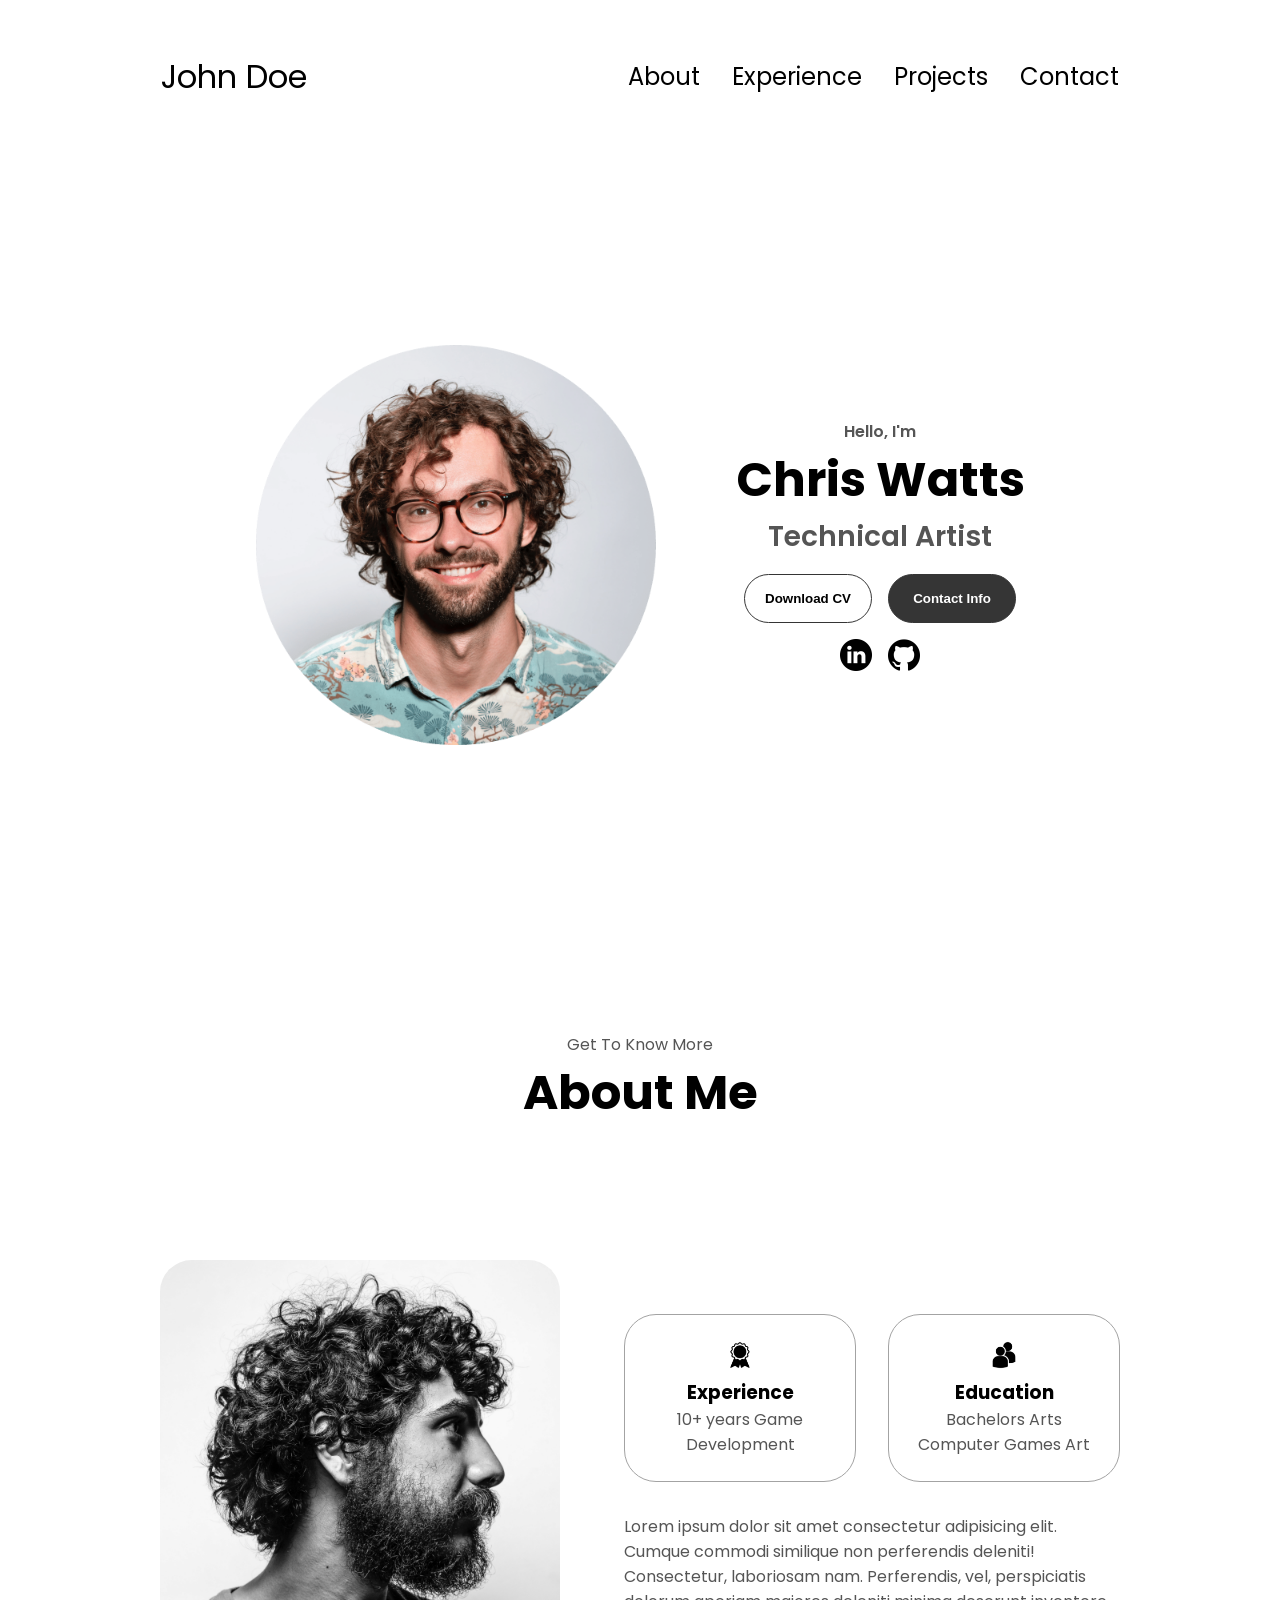
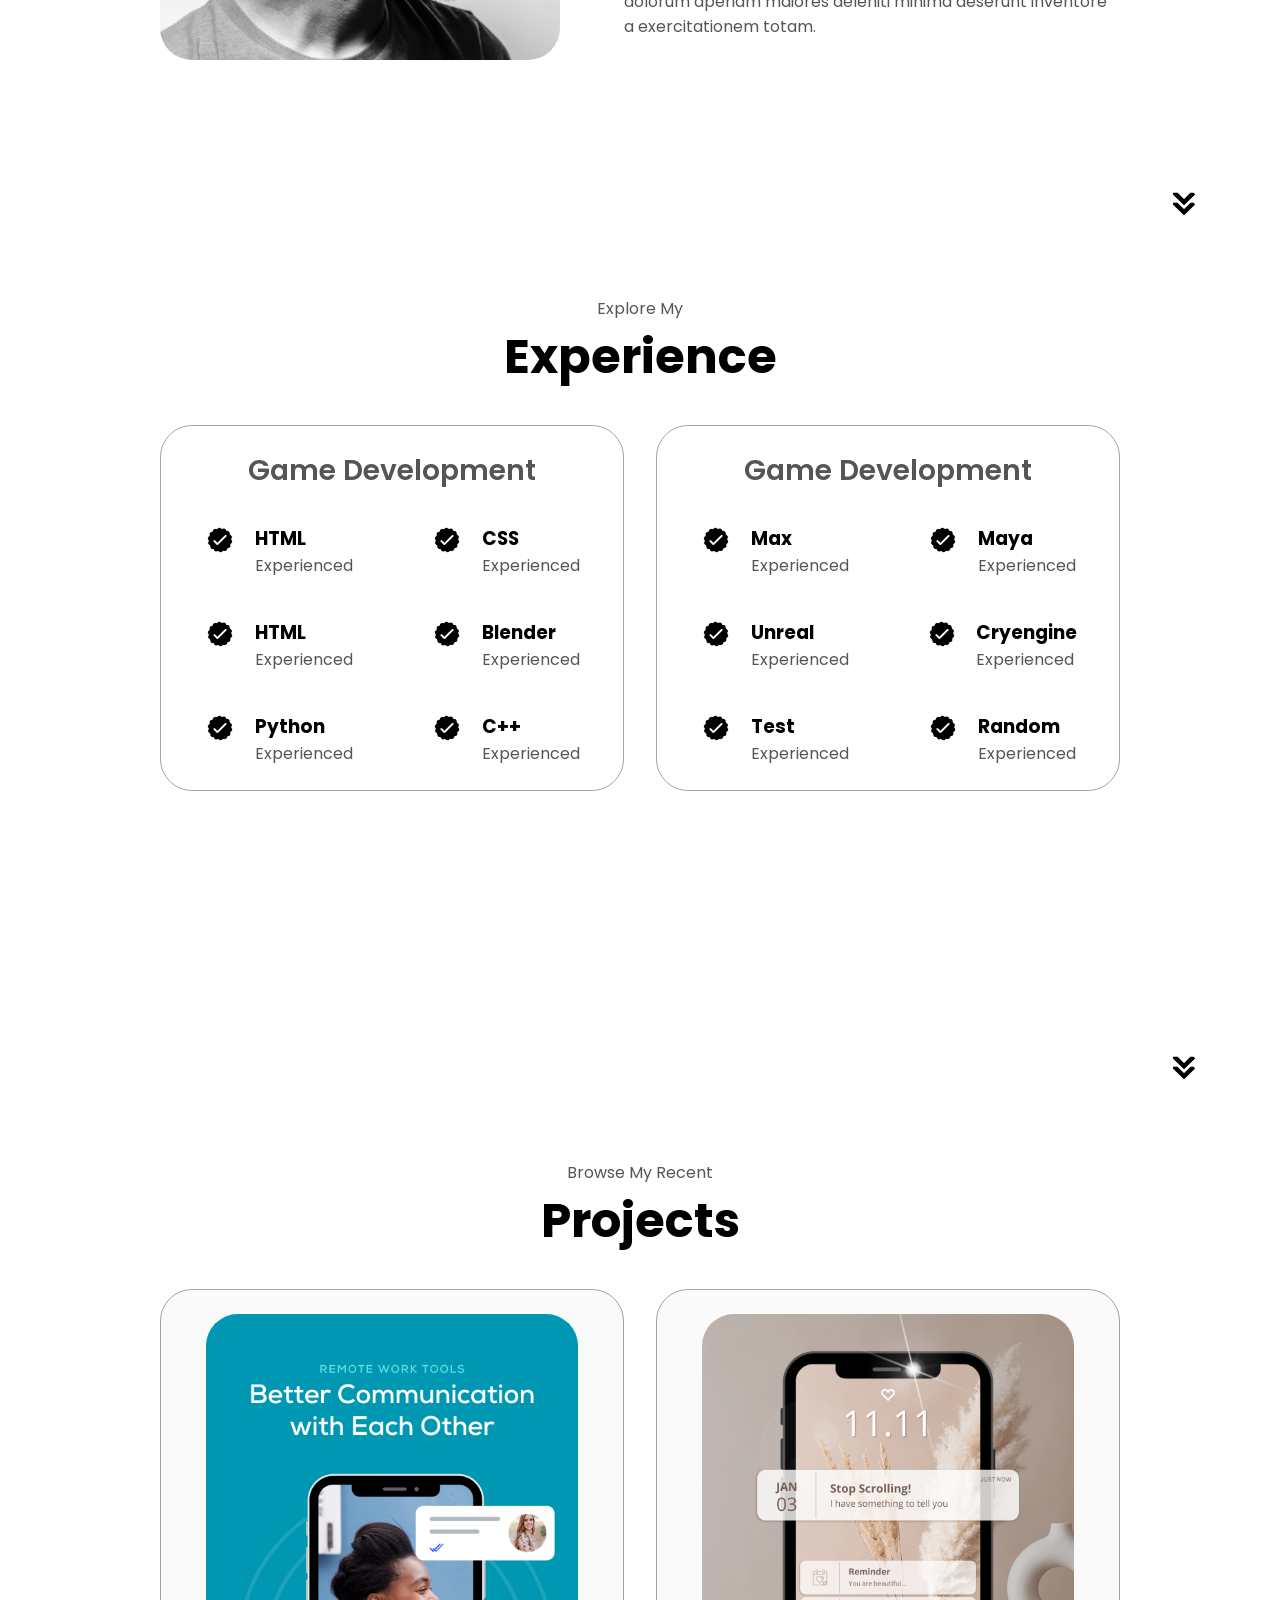
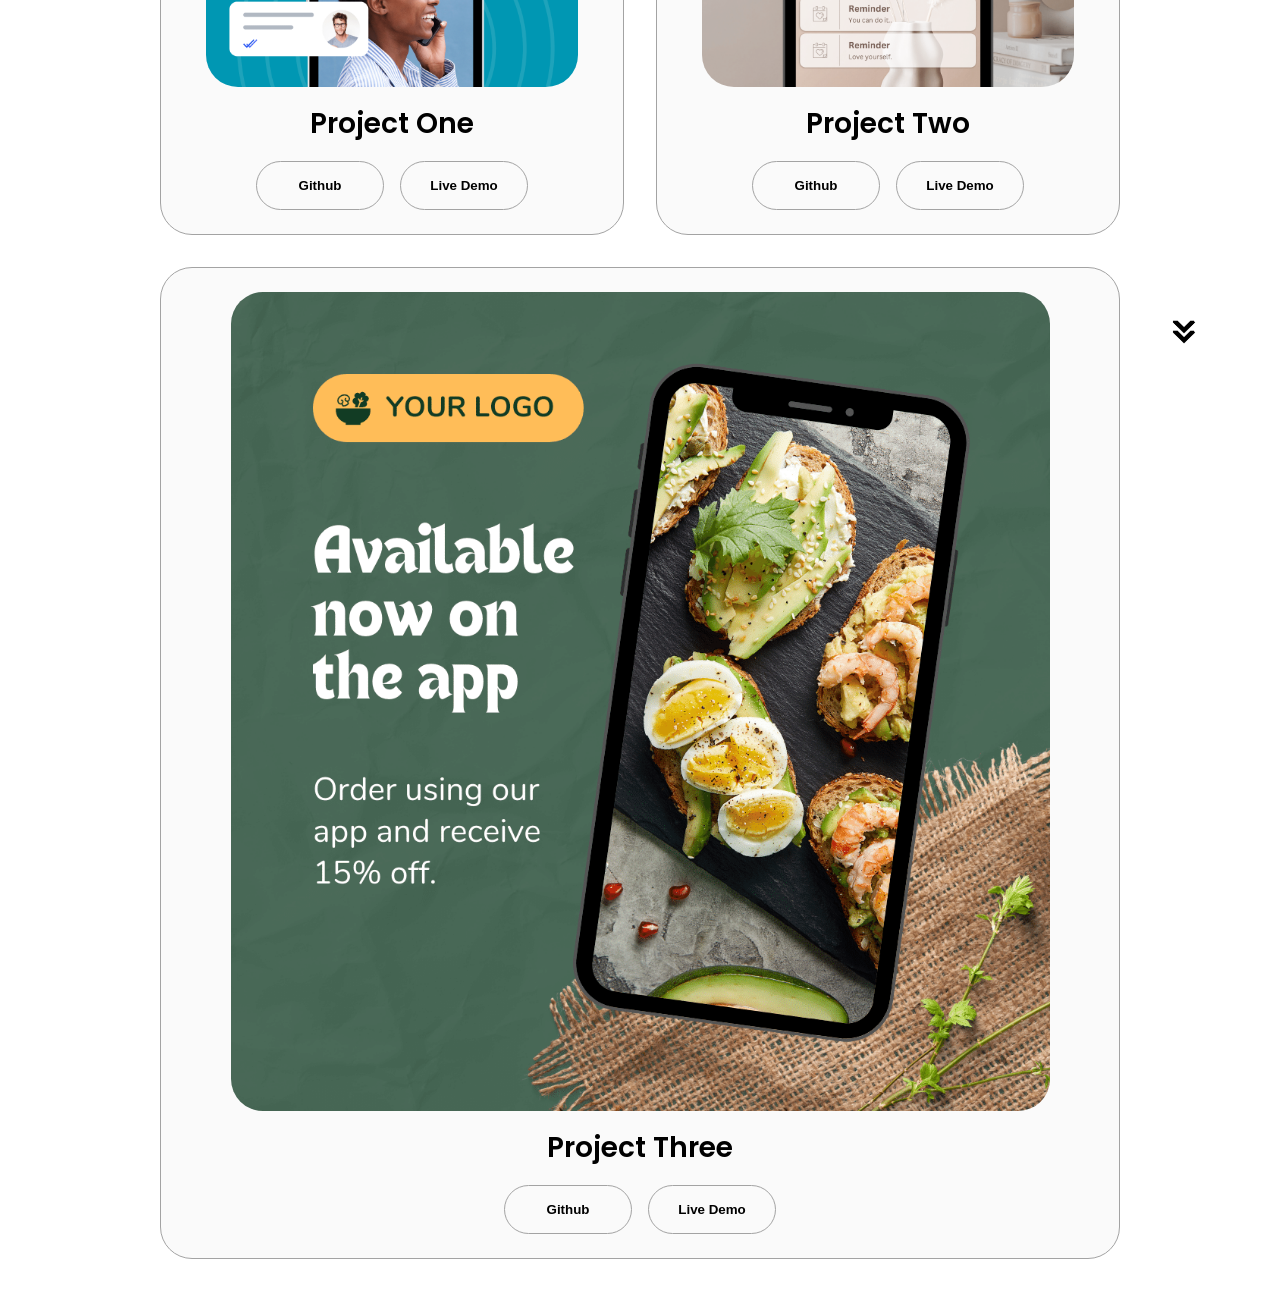
==== index.html @ 5fa359cf "Finished Website Tutorial" ====
<!DOCTYPE html>
<html lang="en">
<head>
    <meta charset="UTF-8">
    <meta name="viewport" content="width=device-width, initial-scale=1.0">
    <title>My Portfolio</title>
    <link rel="stylesheet" href="style.css">
    <link rel="stylesheet" href="mediaqueries.css">
</head>
<body>
    <nav id="desktop-nav">
        <div class="logo">John Doe</div>
        <div>
            <ul class="nav-links">
                <li><a href="#about">About</a></li>
                <li><a href="#experience">Experience</a></li>
                <li><a href="#projects">Projects</a></li>
                <li><a href="#contact">Contact</a></li>
            </ul>
        </div>
    </nav>
    <nav id="hamburger-nav">
        <div class="logo">John Doe</div>
        <div class="hamburger-menu">
            <div class="hamburger-icon" onclick="toggleMenu()">
                <span></span>
                <span></span>
                <span></span>
            </div>
            <div class="menu-links">
                <li><a href="#about" onclick="toggleMenu()">About</a></li>
                <li><a href="#experience" onclick="toggleMenu()">Experience</a></li>
                <li><a href="#projects" onclick="toggleMenu()">Projects</a></li>
                <li><a href="#contact" onclick="toggleMenu()">Contact</a></li>
            </div>
        </div>
    </nav>
    <section id="profile">
        <div class="section__pic-container">
            <img src="./assets/profile-pic.png" alt="Jonh Doe Profile Picture">
        </div>
        <div class="section__text">
            <p class="section__text__p1">Hello, I'm</p>
            <h1 class="title">Chris Watts</h1>
            <p class="section__text__p2">Technical Artist</p>
            <div class="btn-container">
                <button class="btn btn-color-2"
                onclick="window.open('./assets/resume-example.pdf')"
                >Download CV</button>
                <button class="btn btn-color-1"
                onclick="location.href='./#contact'"
                >Contact Info</button>
            </div>
            <div id="socials-container">
                <img src="./assets/linkedin.png" alt="My LinkedIn Profile"
                class="icon"
                onclick="location.href='https://www.linkedin.com/in/christopher-watts-/'">
                <img src="./assets/github.png" alt="My Github Profile"
                class="icon"
                 onclick="location.href='https://github.com/crocley'">
            </div>
        </div>
    </section>
    <section id="about">
        <p class="section__text__p1">Get To Know More</p>
        <h1 class="title">About Me</h1>
        <div class="section-container">
            <div class="section__pic-container">
                <img src="./assets/about-pic.png" alt="Profile Picture"
                class="about-pic">
            </div>
            <div class="about-details-container">
                <div class="about-containers">
                    <div class="details-container">
                        <img src="./assets/experience.png" alt="Experience Icon"
                        class="icon">
                        <h3>Experience</h3>
                        <p>10+ years Game Development</p>
                    </div>
                    <div class="details-container">
                        <img src="./assets/education.png" alt="Education Icon"
                        class="icon">
                        <h3>Education</h3>
                        <p>Bachelors Arts Computer Games Art</p>
                    </div>
                </div>
                <div class="text-container">
                    <p> Lorem ipsum dolor sit amet consectetur adipisicing elit. Cumque commodi similique non perferendis deleniti! Consectetur, laboriosam nam. Perferendis, vel, perspiciatis dolorum aperiam maiores deleniti minima deserunt inventore a exercitationem totam.</p>
                </div>
            </div>
        </div>
        <img src="./assets/arrow.png" alt="Arrow" class="icon arrow" onclick="location.href='./#experience'">
    </section>
    <section id="experience">
        <p class="section__text__p1">Explore My</p>
        <h1 class="title">Experience</h1>
        <div class="experience-details-container">
            <div class="about-containers">
                <div class="details-container">
                    <h2 class="experience-sub-title">Game Development</h2>
                    <div class="article-container">
                        <article>
                            <img src="./assets/checkmark.png"
                            alt="Experience icon"
                            class="icon">
                            <div>
                                <h3>HTML</h3>
                                <p>Experienced</p>
                            </div>
                        </article>
                        <article>
                            <img src="./assets/checkmark.png"
                            alt="Experience icon"
                            class="icon">
                            <div>
                                <h3>CSS</h3>
                                <p>Experienced</p>
                            </div>
                        </article>
                        <article>
                            <img src="./assets/checkmark.png"
                            alt="Experience icon"
                            class="icon">
                            <div>
                                <h3>HTML</h3>
                                <p>Experienced</p>
                            </div>
                        </article>
                        <article>
                            <img src="./assets/checkmark.png"
                            alt="Experience icon"
                            class="icon">
                            <div>
                                <h3>Blender</h3>
                                <p>Experienced</p>
                            </div>
                        </article>
                        <article>
                            <img src="./assets/checkmark.png"
                            alt="Experience icon"
                            class="icon">
                            <div>
                                <h3>Python</h3>
                                <p>Experienced</p>
                            </div>
                        </article>
                        <article>
                            <img src="./assets/checkmark.png"
                            alt="Experience icon"
                            class="icon">
                            <div>
                                <h3>C++</h3>
                                <p>Experienced</p>
                            </div>
                        </article>
                    </div>
                </div>
                <div class="details-container">
                    <h2 class="experience-sub-title">Game Development</h2>
                    <div class="article-container">
                        <article>
                            <img src="./assets/checkmark.png"
                            alt="Experience icon"
                            class="icon">
                            <div>
                                <h3>Max</h3>
                                <p>Experienced</p>
                            </div>
                        </article>
                        <article>
                            <img src="./assets/checkmark.png"
                            alt="Experience icon"
                            class="icon">
                            <div>
                                <h3>Maya</h3>
                                <p>Experienced</p>
                            </div>
                        </article>
                        <article>
                            <img src="./assets/checkmark.png"
                            alt="Experience icon"
                            class="icon">
                            <div>
                                <h3>Unreal</h3>
                                <p>Experienced</p>
                            </div>
                        </article>
                        <article>
                            <img src="./assets/checkmark.png"
                            alt="Experience icon"
                            class="icon">
                            <div>
                                <h3>Cryengine</h3>
                                <p>Experienced</p>
                            </div>
                        </article>
                        <article>
                            <img src="./assets/checkmark.png"
                            alt="Experience icon"
                            class="icon">
                            <div>
                                <h3>Test</h3>
                                <p>Experienced</p>
                            </div>
                        </article>
                        <article>
                            <img src="./assets/checkmark.png"
                            alt="Experience icon"
                            class="icon">
                            <div>
                                <h3>Random</h3>
                                <p>Experienced</p>
                            </div>
                        </article>
                    </div>
                </div>
            </div>
        </div>
        <img src="./assets/arrow.png"
        alt="Arrow"
        class="icon arrow"
        onclick="location.href='./#projects'">
    </section>
    <section id="projects">
        <p class="section__text__p1">Browse My Recent</p>
        <h1 class="title">Projects</h1>
        <div class="experience-details-container">
            <div class="about-containers">
            <div class="details-container color-container">
                <div class="article-container">
                    <img 
                    src="./assets/project-1.png"
                    alt="Project 1"
                    class="project-img"
                    />
                </div>
                <h2 class="experience-sub-title project-title">Project One</h2>
                <div class="btn-container">
                    <button class="btn btn-color-2 project-btn"
                    onclick="location.href='https://github.com/crocley'">Github</button>
                    <button class="btn btn-color-2 project-btn"
                    onclick="location.href='https://github.com/crocley'">Live Demo</button>
                </div>
            </div>
            <div class="details-container color-container">
                <div class="article-container">
                    <img 
                    src="./assets/project-2.png"
                    alt="Project 2"
                    class="project-img"
                    />
                </div>
                <h2 class="experience-sub-title project-title">Project Two</h2>
                <div class="btn-container">
                    <button class="btn btn-color-2 project-btn"
                    onclick="location.href='https://github.com/crocley'">Github</button>
                    <button class="btn btn-color-2 project-btn"
                    onclick="location.href='https://github.com/crocley'">Live Demo</button>
                </div>
            </div>
            <div class="details-container color-container">
                <div class="article-container">
                    <img 
                    src="./assets/project-3.png"
                    alt="Project 3"
                    class="project-img"
                    />
                </div>
                <h2 class="experience-sub-title project-title">Project Three</h2>
                <div class="btn-container">
                    <button class="btn btn-color-2 project-btn"
                    onclick="location.href='https://github.com/crocley'">Github</button>
                    <button class="btn btn-color-2 project-btn"
                    onclick="location.href='https://github.com/crocley'">Live Demo</button>
                </div>
            </div>
            </div>
        </div>
        <img src="./assets/arrow.png"
        alt="Arrow"
        class="icon arrow"
        onclick="location.href='./#projects'">
    </section>
    <section id="contact">
        <p class="section__text__p1">Get in Touch</p>
        <h1 class="title">Contact Me</h1>
        <div class="contact-info-upper-container">
            <div class="contact-info-container">
                <img src="./assets/email.png" alt="Email Icon" class="icon contact-icon email-icon">
                <p><a href="mailto:exampleemail@gmail.com">Example@gmail.com</a></p>
            </div>
        </div>
        <div class="contact-info-upper-container">
            <div class="contact-info-container">
                <img src="./assets/linkedin.png" alt="LinkedIn Icon" class="icon contact-icon">
                <p><a href="https://www.linkedin.com/in/christopher-watts-/">LinkedIn</a></p>
            </div>
        </div>
    </section>
    <footer>
        <nav>
            <div class="nav-links-container">
                <ul class="nav-links">
                <li><a href="#about">About</a></li>
                <li><a href="#experience">Experience</a></li>
                <li><a href="#projects">Projects</a></li>
                <li><a href="#contact">Contact</a></li>
            </ul>
            </div>
        </nav>
        <p>Copyright &#169; 2025 Chris Watts. All Rights Reserved</p>
    </footer>
    <script src="script.js"></script>
</body>
</html>
---- style.css ----
/* GENERAL */

@import url('https://fonts.googleapis.com/css2?family=Poppins:ital,wght@0,100;0,200;0,300;0,400;0,500;0,600;0,700;0,800;0,900;1,100;1,200;1,300;1,400;1,500;1,600;1,700;1,800;1,900&display=swap');


*{
    margin: 0;
    padding: 0;
}

body {
    font-family: "Poppins", sans-serif;
}

html {
    scroll-behavior: smooth;
}

p {
    color: rgb(85, 85, 85);
}

/* TRANSITION */

a, .btn {
    transition: all 300ms ease;
}

/* Navigation */

nav, .nav-links {
    display: flex;
}

nav {
    justify-content: space-around;
    align-items: center;
    height: 17vh;
}

.nav-links {
    gap: 2rem;
    list-style: none;
    font-size: 1.5rem;
}

a {
    color: black;
    text-decoration: none;
    text-decoration-color: white;
}

a:hover {
    color: grey;
    text-decoration: underline;
    text-underline-offset: 1rem;
    text-decoration-color: rgb(181, 181, 181);
}

.logo {
    font-size: 2rem;
}

.logo:hover {
    cursor: default;
}

/* HAMBURGER MENU */

#hamburger-nav{
    display: none;
}

.hamburger-menu {
    position: relative;
    display: inline-block;
}

.hamburger-icon {
    display: flex;
    flex-direction: column;
    justify-content: space-between;
    height: 24px;
    width: 30px;
    cursor: pointer;
}

.hamburger-icon span {
    width: 100%;
    height: 2px;
    background-color: black;
    transition: all 0.3 ease-in-out;
}

.menu-links {
    position: absolute;
    top: 100%;
    right: 0;
    background-color:white;
    width: fit-content;
    max-height: 0;
    overflow: hidden;
    transition: all 0.3 ease-in-out;
}

.menu-links a {
    display: block;
    padding: 10px;
    text-align: center;
    font-size: 1.5rem;
    color: black;
    text-decoration: none;
    transition: all 0.3 ease-in-out;
}

.menu-links.open {
    max-height: 300px;
}

.hamburger-icon.open span:first-child {
    transform:  rotate(45deg) translate(10px,5px);
}
.hamburger-icon.open span:nth-child(2) {
    opacity: 0;
}
.hamburger-icon.open span:last-child {
    transform:  rotate(-45deg) translate(10px,-5px);
}
.hamburger-icon span:first-child {
    transform: none;
}
.hamburger-icon span:first-child {
    opacity: 1;
}
.hamburger-icon span:first-child {
    transform: none;
}

/* SECTIONS */

section {
    padding-top: 4vh;
    height: 96vh;
    margin: 0 10rem;
    box-sizing: border-box;
    min-height: fit-content;
}

.section-container {
    display: flex;
}

/* Profile Section */

#profile {
    display: flex;
    justify-content: center;
    gap: 5rem;
    height: 80vh;
}

.section__pic-container {
    display: flex;
    height: 400px;
    width: 400px;
    margin: auto;
}

.section__text {
    align-self: center;
    text-align: center;
}

.section__text p {
    font-weight: 600;   
}

.section__text__p1 {
    text-align: center;
}

.section__text__p2 {
    font-size: 1.75rem;
    margin-bottom: 1rem;
}

.title {
    font-size: 3rem;
    text-align: center;
}

#socials-container {
    display: flex;
    justify-content: center;
    margin-top: 1rem;
    gap: 1rem;
}

/* ICONS */

.icon {
    cursor: pointer;
    height: 2rem;
}

/* BUTTONS */

.btn-container {
    display: flex;
    justify-content: center;
    gap: 1rem;
}

.btn {
    font-weight: 600;
    transition: all 300ms ease;
    padding: 1rem;
    width: 8rem;
    border-radius: 20rem;
}

.btn-color-1, .btn-color-2 {
    border: rgb(53, 53, 53) 0.1rem solid;
}

.btn-color-1:hover,
.btn-color-2:hover {
    cursor: pointer;
}

.btn-color-1,
.btn-color-2:hover {
    background: rgb(53, 53, 53);
    color: white;
}

.btn-color-1:hover {
    background: rgb(0, 0, 0);
}

.btn-color-2 {
    background: none;
}

.btn-color-2:hover {
    border: rgb(255, 255, 255) 0.1rem solid;
}

.btn-container {
    gap: 1rem;
}

/* ABOUT SECTION */

#about {
    position: relative;
}

.about-containers {
    gap: 2rem;
    margin-bottom: 2rem;
    margin-top: 2rem;
}

.about-details-container {
    justify-content: center;
    flex-direction: column;
}

.about-containers, .about-details-container {
    display: flex;
}

.about-pic {
    border-radius: 2rem;
}

.arrow {
    position: absolute;
    right:  -5rem;
    bottom: 2.5rem;
}

.details-container {
    padding: 1.5rem;
    flex: 1;
    background: white;
    border-radius: 2rem;
    border: rgb(53, 53, 53) 0.1rem solid;
    border-color: rgb(163, 163, 163);
    text-align: center;
}

.section-container {
    gap: 4rem;
    height: 80%;
}

.section__pic-container{
    height: 400px;
    width: 400px;
    margin: auto 0;
}

/* EXPERIENCE SECTION */

#experience {
    position: relative;
}

.experience-sub-title {
    color: rgb(85, 85, 85);
    font-weight: 600;
    font-size: 1.75rem;
    margin-bottom: 2rem;
}

.experience-details-container {
    display: flex;
    justify-content: center;
    flex-direction: column;
}

.article-container {
    display: flex;
    text-align: initial;
    flex-wrap: wrap;
    flex-direction: row;
    gap: 2.5rem;
    justify-content: space-around;
}

article {
    display: flex;
    width: 10rem;
    justify-content: space-around;
    gap: 0.5rem;
}

article .icon {
    cursor: default;
}

/* PROJECTS */

#projects {
    position: relative;
}

.color-container {
    border-color: rgb(163, 163, 163);
    background: rgb(250, 250, 250);
}

.project-img {
    border-radius: 2rem;
    width: 90%;
    height: 90%;
}

.project-title {
    margin: 1rem;
    color: black;
}

.project-btn {
    color: black;
    border-color: rgb(163, 163, 163);
}

/* CONTACT */

#contact {
    display: flex;
    justify-content: center;
    flex-direction: column;
    height: 70vh;
}

.contact-info-upper-container {
    display: flex;
    justify-content: center;
    border-radius: 2rem;
    border: rgb(53, 53, 53) 0.1rem solid;
    border-color: rgb(163, 163, 163);
    background: rgb(250, 250, 250);
    margin: 2rem;
    padding: 0.5rem;
}

.contact-info-container {
    display: flex;
    align-items: center;
    justify-content: center;
    gap: 0.5rem;
    margin: 1rem;
}

.contact-info-container p {
    font-size: larger;
}

.contact-icon {
    cursor: default;
}

.email-icon {
    height: 2.5rem;
}

/* FOOTER SECTION */

footer {
    height: 26vh;
    margin: 0 1rem;
}

footer p {
    text-align: center;
}
---- mediaqueries.css ----
@media screen and (max-width: 1400px) {
    #profile {
        height: 83vh;
        margin-bottom: 6rem;
    }

    .about-containers {
        flex-wrap: wrap;
    }
}


@media screen and (max-width: 1200px) {
    #desktop-nav {
        display: none;
    }
    #hamburger-nav {
        display: flex;
    }

    #experience, .experience-details-container {
        margin-top: 2rem;
    }

    #profile, .section-container {
        display: block;
    }

    .arrow {
        display: none;
    }

    section, .section-container {
        height: fit-content;
    }

    section {
        margin: 0 5%;
    }

    .section__pic-container {
        width: 275px;
        height: 275px;
        margin: 0 auto 2rem;
    }

    .about-containers {
        margin-top: 0;
    }
}

@media screen and (max-width: 600px) {

    #contact, footer {
        height: 40vh;
    }

    #profile {
        height: 83vh;
        margin-bottom: 0;
    }

    article {
        font-size: 1rem;
    }

    footer nav {
        height: fit-content;
        margin-bottom: 2rem;
    }

    .about-containers, .contact-info-upper-container, .btn-container {
      flex-wrap: wrap;  
    }

    .contact-info-container {
        margin: 0;
    }

    .contact-info-container p, .nav-links li a {
        font-size: 1rem;
    }

    .experience-sub-title {
        font-size: 1.25rem;
    }

    .logo {
        font-size: 1.5rem;
    }

    .nav-links {
        flex-direction: column;
        gap: 0.5rem;
        text-align: center;
    }

    .section__pic-container {
        width: auto;
        height: 46vw;
        justify-content: center;
    }

    .section__text__p2 {
        font-size: 1.25rem;
    }

    .title {
        font-size: 2rem;
    }

    .text-container {
        text-align: justify;
    }
}
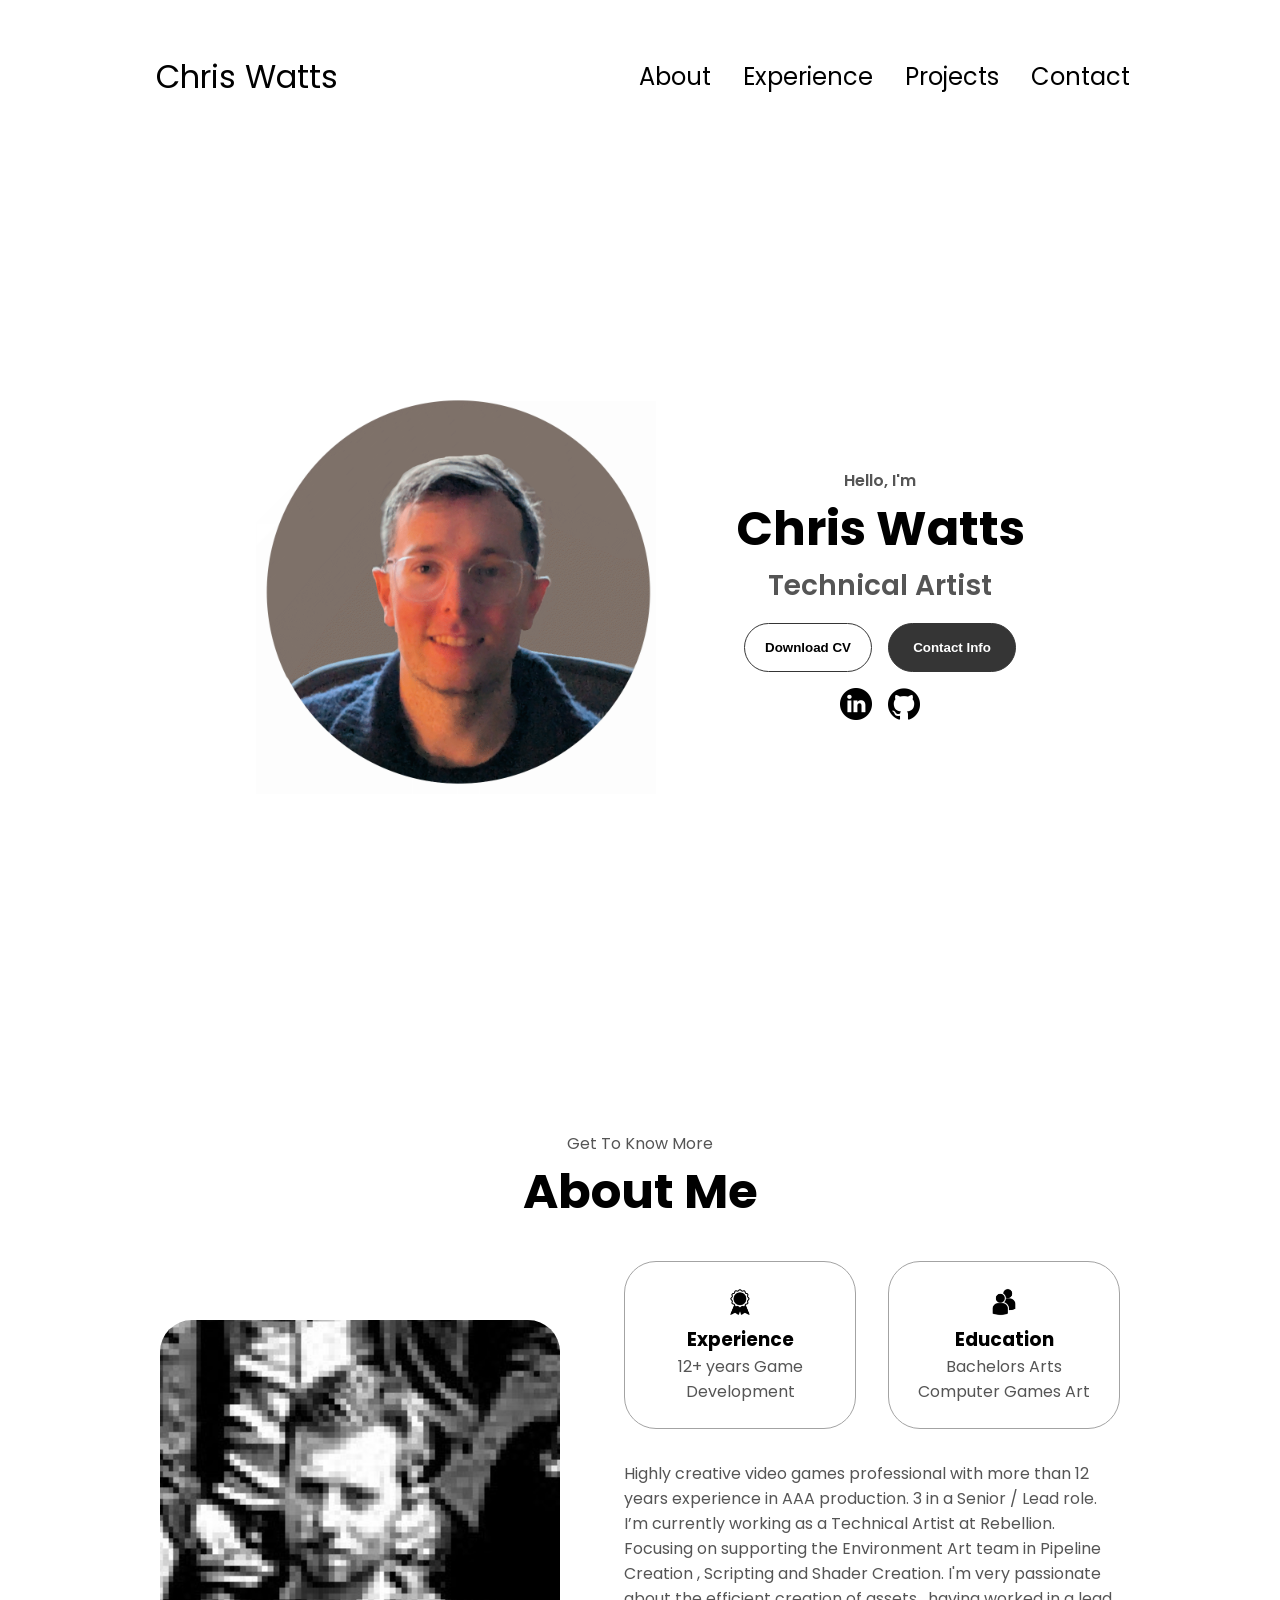
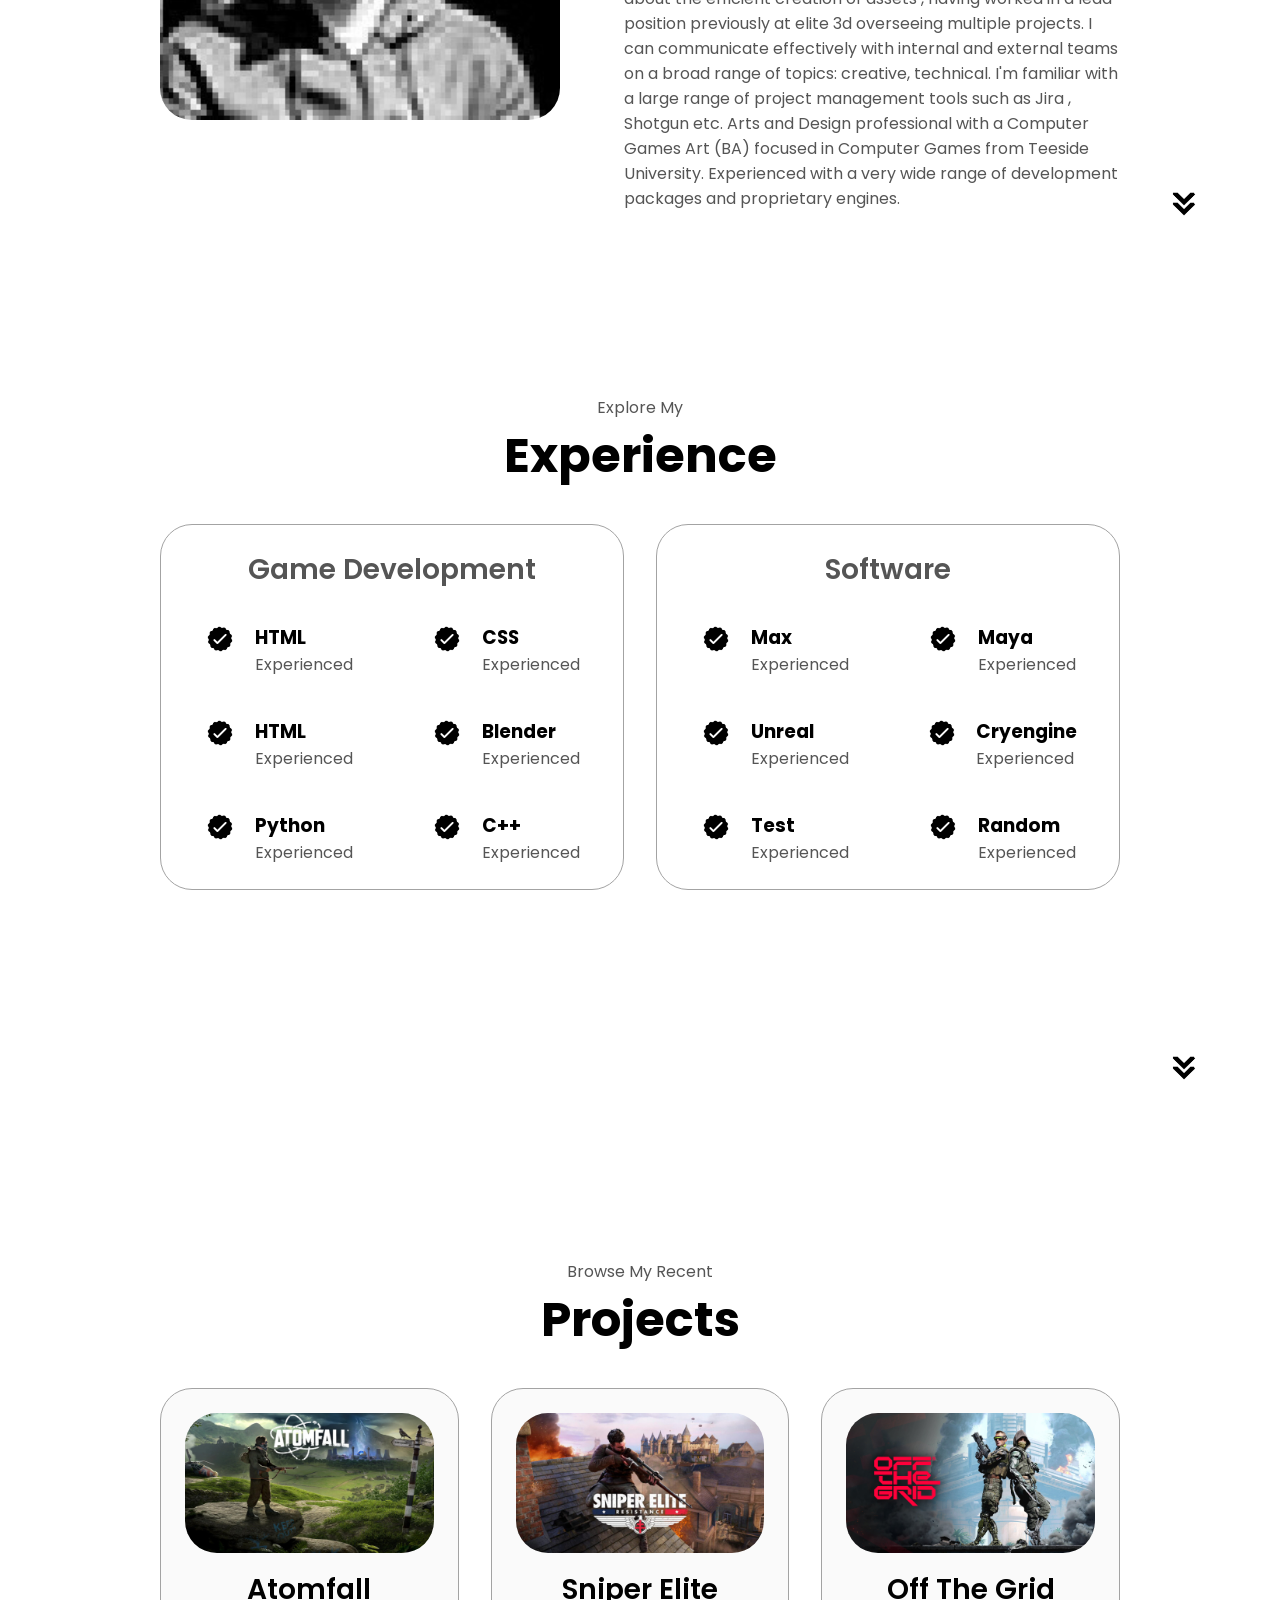
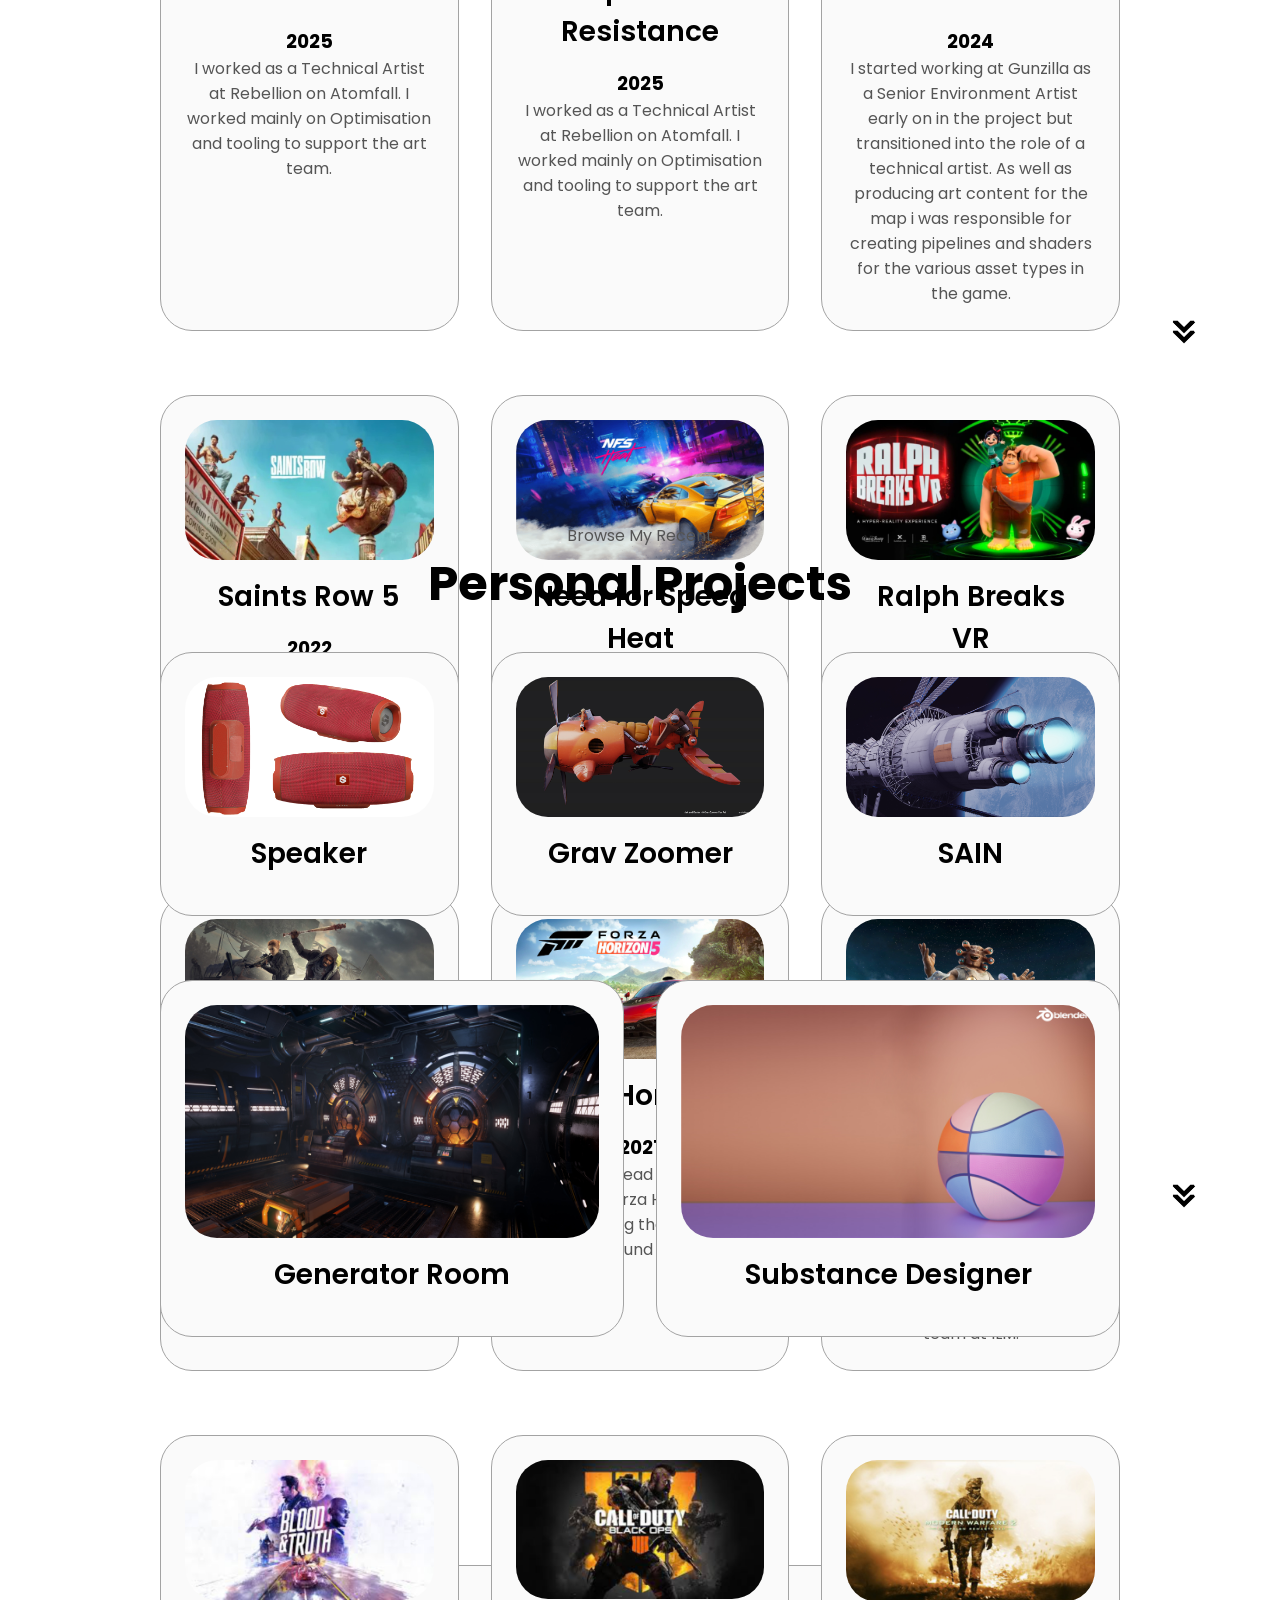
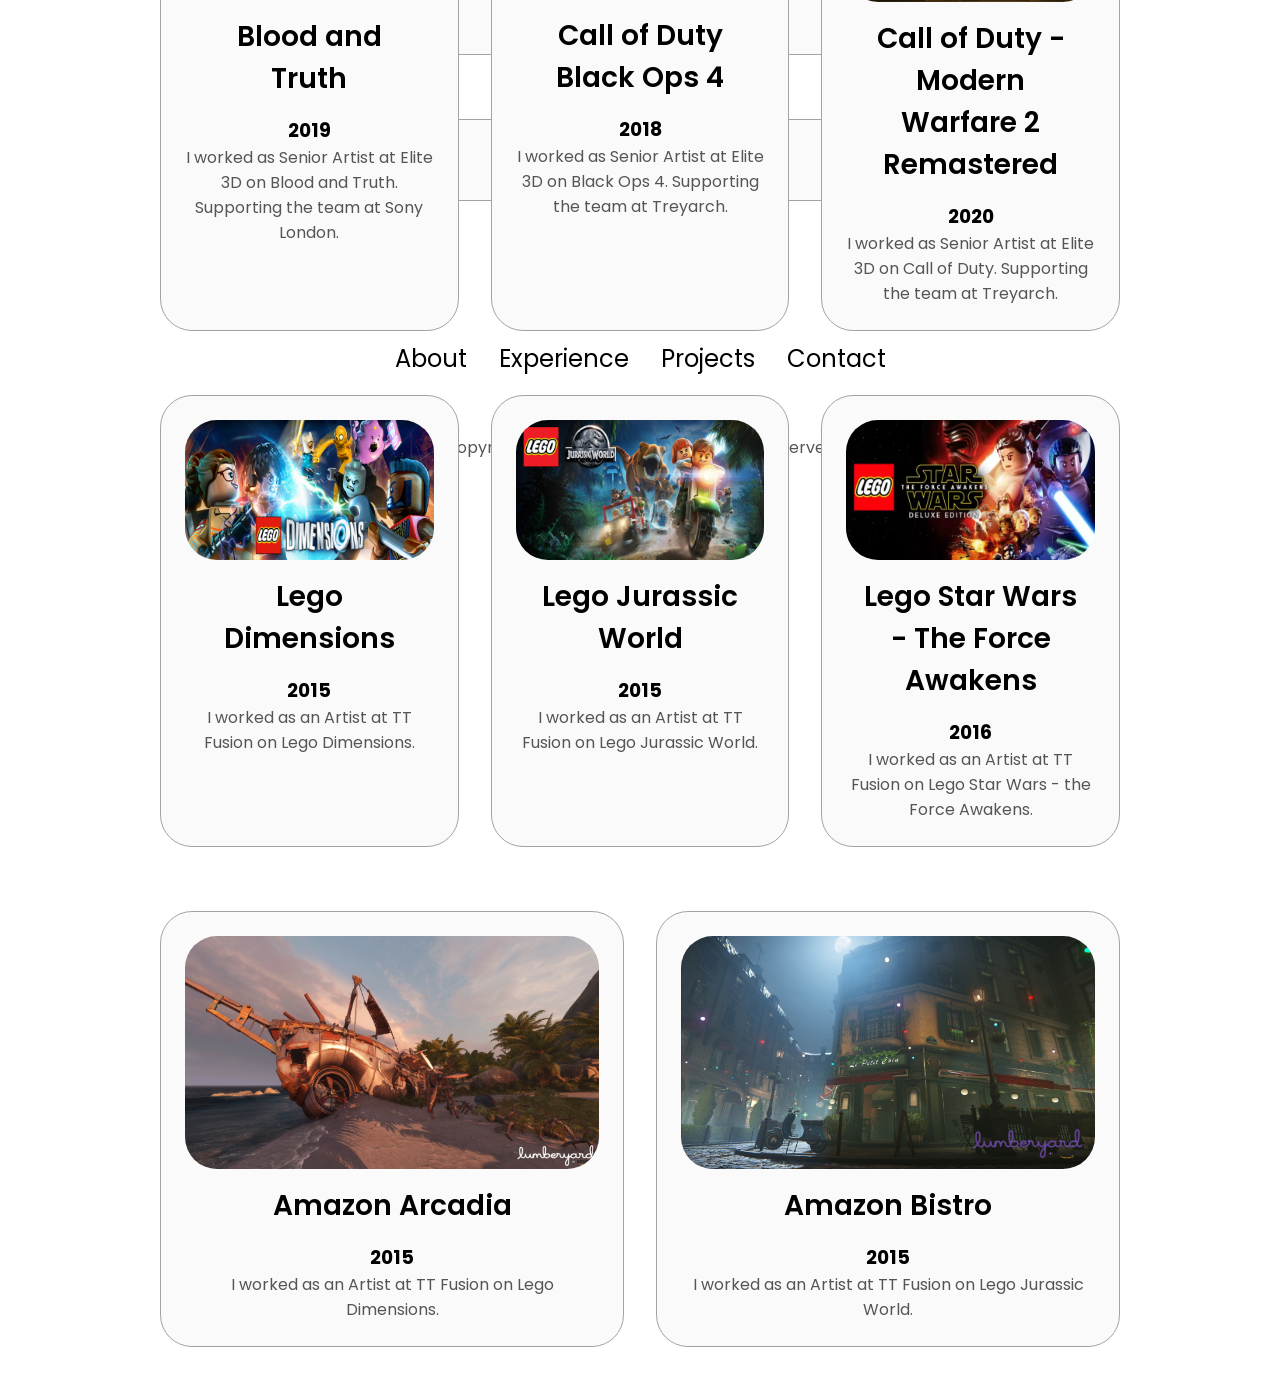
==== commit 93be46dc: "First Draft Site" ====
--- a/index.html
+++ b/index.html
@@ -9,7 +9,7 @@
 </head>
 <body>
     <nav id="desktop-nav">
-        <div class="logo">John Doe</div>
+        <div class="logo">Chris Watts</div>
         <div>
             <ul class="nav-links">
                 <li><a href="#about">About</a></li>
@@ -20,7 +20,7 @@
         </div>
     </nav>
     <nav id="hamburger-nav">
-        <div class="logo">John Doe</div>
+        <div class="logo">Chris Watts</div>
         <div class="hamburger-menu">
             <div class="hamburger-icon" onclick="toggleMenu()">
                 <span></span>
@@ -37,7 +37,7 @@
     </nav>
     <section id="profile">
         <div class="section__pic-container">
-            <img src="./assets/profile-pic.png" alt="Jonh Doe Profile Picture">
+            <img src="./assets/Headshot01.png" alt="Chris Watts Profile Picture">
         </div>
         <div class="section__text">
             <p class="section__text__p1">Hello, I'm</p>
@@ -45,7 +45,7 @@
             <p class="section__text__p2">Technical Artist</p>
             <div class="btn-container">
                 <button class="btn btn-color-2"
-                onclick="window.open('./assets/resume-example.pdf')"
+                onclick="window.open('./assets/CV_CW_2025.pdf')"
                 >Download CV</button>
                 <button class="btn btn-color-1"
                 onclick="location.href='./#contact'"
@@ -66,7 +66,7 @@
         <h1 class="title">About Me</h1>
         <div class="section-container">
             <div class="section__pic-container">
-                <img src="./assets/about-pic.png" alt="Profile Picture"
+                <img src="./assets/profile-pic-old.png" alt="Profile Picture"
                 class="about-pic">
             </div>
             <div class="about-details-container">
@@ -75,7 +75,7 @@
                         <img src="./assets/experience.png" alt="Experience Icon"
                         class="icon">
                         <h3>Experience</h3>
-                        <p>10+ years Game Development</p>
+                        <p>12+ years Game Development</p>
                     </div>
                     <div class="details-container">
                         <img src="./assets/education.png" alt="Education Icon"
@@ -85,7 +85,17 @@
                     </div>
                 </div>
                 <div class="text-container">
-                    <p> Lorem ipsum dolor sit amet consectetur adipisicing elit. Cumque commodi similique non perferendis deleniti! Consectetur, laboriosam nam. Perferendis, vel, perspiciatis dolorum aperiam maiores deleniti minima deserunt inventore a exercitationem totam.</p>
+                    <p> Highly creative video games professional with more than 12 years experience in AAA production. 3 in a Senior / Lead role.
+
+I’m currently working as a Technical Artist at Rebellion. Focusing on supporting the Environment Art team in Pipeline Creation , Scripting and Shader Creation.
+
+I'm very passionate about the efficient creation of assets , having worked in a lead position previously at elite 3d overseeing multiple projects.
+
+I can communicate effectively with internal and external teams on a broad range of topics: creative, technical. I'm familiar with a large range of project management tools such as Jira , Shotgun etc.
+
+Arts and Design professional with a Computer Games Art (BA) focused in Computer Games from Teeside University.
+
+Experienced with a very wide range of development packages and proprietary engines.</p>
                 </div>
             </div>
         </div>
@@ -156,7 +166,7 @@
                     </div>
                 </div>
                 <div class="details-container">
-                    <h2 class="experience-sub-title">Game Development</h2>
+                    <h2 class="experience-sub-title">Software</h2>
                     <div class="article-container">
                         <article>
                             <img src="./assets/checkmark.png"
@@ -228,52 +238,294 @@
             <div class="about-containers">
             <div class="details-container color-container">
                 <div class="article-container">
-                    <img 
-                    src="./assets/project-1.png"
-                    alt="Project 1"
-                    class="project-img"
-                    />
-                </div>
-                <h2 class="experience-sub-title project-title">Project One</h2>
+                    <a href='https://atomfall.com/' class="thumbnail-link">
+                        <img class="thumbnail-interact" src="./assets/CommercialProjects/thumbs/Atomfall_thumb.jpg" alt="">
+                    </a>
+                </div>
+                <h2 class="experience-sub-title project-title">Atomfall</h2>
+                <h3>2025</h3>
+                <p>
+                    I worked as a Technical Artist at Rebellion on Atomfall. I worked mainly on Optimisation and tooling to support the art team.
+                </p>
+            </div>
+            <div class="details-container color-container">
+                <div class="article-container">
+                    <a href='https://sniperelite.com/' class="thumbnail-link">
+                        <img class="thumbnail-interact" src="./assets/CommercialProjects/thumbs/SER_thumb.jpg" alt="">
+                    </a>
+                </div>
+                <h2 class="experience-sub-title project-title">Sniper Elite Resistance</h2>
+                <h3>2025</h3>
+                <p>
+                    I worked as a Technical Artist at Rebellion on Atomfall. I worked mainly on Optimisation and tooling to support the art team.
+                </p>
+            </div>
+            <div class="details-container color-container">
+                <div class="article-container">
+                    <a href='https://gameoffthegrid.com/#abou' class="thumbnail-link">
+                        <img class="thumbnail-interact" src="./assets/CommercialProjects/thumbs/OTG_thumb.jpg" alt="">
+                    </a>
+                </div>
+                <h2 class="experience-sub-title project-title">Off The Grid</h2>
+                <h3>2024</h3>
+                <p>
+                    I started working at Gunzilla as a Senior Environment Artist early on in the project but transitioned into the role of a technical artist. As well as producing art content for the map i was responsible for creating pipelines and shaders for the various asset types in the game.
+                </p>
+            </div>
+            </div>
+        </div>
+        <div class="experience-details-container">
+            <div class="about-containers">
+            <div class="details-container color-container">
+                <div class="article-container">
+                    <a href='https://www.deepsilver.com/games/saints-row' class="thumbnail-link">
+                        <img class="thumbnail-interact" src="./assets/CommercialProjects/thumbs/Saints_Row_thumb.jpg" alt="">
+                    </a>
+                </div>
+                <h2 class="experience-sub-title project-title">Saints Row 5</h2>
+                <h3>2022</h3>
+                <p>
+                    I worked as a Lead Artist at Elite 3D on Saint Row 5.
+                </p>
+            </div>
+            <div class="details-container color-container">
+                <div class="article-container">
+                    <a href='https://www.ea.com/en/games/need-for-speed/need-for-speed-heat' class="thumbnail-link">
+                        <img class="thumbnail-interact" src="./assets/CommercialProjects/thumbs/NeedForSpeed_thumb.jpg" alt="">
+                    </a>
+                </div>
+                <h2 class="experience-sub-title project-title">Need for Speed Heat</h2>
+                <h3>2019</h3>
+                <p>
+                    I worked as a Lead Artist at Elite 3D on Need for Speed Heat. Supporting the team at EA Ghost.
+                </p>
+            </div>
+            <div class="details-container color-container">
+                <div class="article-container">
+                    <a href='https://www.youtube.com/watch?v=fpLLcRNiktY' class="thumbnail-link">
+                        <img class="thumbnail-interact" src="./assets/CommercialProjects/thumbs/Ralph_Breaks_VR_thumb.jpg" alt="">
+                    </a>
+                </div>
+                <h2 class="experience-sub-title project-title">Ralph Breaks VR</h2>
+                <h3>2018</h3>
+                <p>
+                    I worked as a Lead Artist at Elite 3D on Ralph Breaks VR. Supporting the team at ILM.
+                </p>
+            </div>
+            </div>
+        </div>
+        <div class="experience-details-container">
+            <div class="about-containers">
+            <div class="details-container color-container">
+                <div class="article-container">
+                    <a href='https://www.youtube.com/watch?v=5zh_rtxS1Jk' class="thumbnail-link">
+                        <img class="thumbnail-interact" src="./assets/CommercialProjects/thumbs/OverkillWalkingDead_thumb.jpg" alt="">
+                    </a>
+                </div>
+                <h2 class="experience-sub-title project-title">Overkill the Walking Dead</h2>
+                <h3>2018</h3>
+                <p>
+                    I worked as Senior 3D Artist at Elite 3D on Overkill's the Walking Dead. Supporting the team at Starbreeze.
+                </p>
+            </div>
+            <div class="details-container color-container">
+                <div class="article-container">
+                    <a href='https://forza.net/forzahorizon5' class="thumbnail-link">
+                        <img class="thumbnail-interact" src="./assets/CommercialProjects/thumbs/Forza5_thumb.jpg" alt="">
+                    </a>
+                </div>
+                <h2 class="experience-sub-title project-title">Forza Horizon 5</h2>
+                <h3>2021</h3>
+                <p>
+                    I worked as Lead Artist at Elite 3D on Forza Horizon 5. Supporting the team at Playground Games.
+                </p>
+            </div>
+            <div class="details-container color-container">
+                <div class="article-container">
+                    <a href='https://www.playstation.com/en-gb/games/star-wars-tales-from-the-galaxys-edge-enhanced-edition/' class="thumbnail-link">
+                        <img class="thumbnail-interact" src="./assets/CommercialProjects/thumbs/StarWarsVR_thumb.jpg" alt="">
+                    </a>
+                </div>
+                <h2 class="experience-sub-title project-title">Star Wars Tales from the Galaxy's Edge</h2>
+                <h3>2020</h3>
+                <p>
+                    I worked as Lead Artist at Elite 3D on Star Wars Tales from the Galaxy Edge. Supporting the team at ILM.
+                </p>
+            </div>
+            </div>
+        </div>
+        <div class="experience-details-container">
+            <div class="about-containers">
+            <div class="details-container color-container">
+                <div class="article-container">
+                    <a href='https://www.playstation.com/en-gb/games/blood-and-truth/' class="thumbnail-link">
+                        <img class="thumbnail-interact" src="./assets/CommercialProjects/thumbs/BloodandTruth_thumb.jpg" alt="">
+                    </a>
+                </div>
+                <h2 class="experience-sub-title project-title">Blood and Truth</h2>
+                <h3>2019</h3>
+                <p>
+                    I worked as Senior Artist at Elite 3D on Blood and Truth. Supporting the team at Sony London.
+                </p>
+            </div>
+            <div class="details-container color-container">
+                <div class="article-container">
+                    <a href='https://www.callofduty.com/uk/en/blackops4/pc' class="thumbnail-link">
+                        <img class="thumbnail-interact" src="./assets/CommercialProjects/thumbs/CodBO_thumb.jpg" alt="">
+                    </a>
+                </div>
+                <h2 class="experience-sub-title project-title">Call of Duty Black Ops 4</h2>
+                <h3>2018</h3>
+                <p>
+                    I worked as Senior Artist at Elite 3D on Black Ops 4. Supporting the team at Treyarch.
+                </p>
+            </div>
+            <div class="details-container color-container">
+                <div class="article-container">
+                    <a href='https://www.callofduty.com/mw2campaignremastered' class="thumbnail-link">
+                        <img class="thumbnail-interact" src="./assets/CommercialProjects/thumbs/CodMW2_thumb.jpg" alt="">
+                    </a>
+                </div>
+                <h2 class="experience-sub-title project-title">Call of Duty - Modern Warfare 2 Remastered</h2>
+                <h3>2020</h3>
+                <p>
+                    I worked as Senior Artist at Elite 3D on Call of Duty. Supporting the team at Treyarch.
+                </p>
+            </div>
+            </div>
+        </div>
+        <div class="experience-details-container">
+            <div class="about-containers">
+            <div class="details-container color-container">
+                <div class="article-container">
+                    <a href='https://www.ttgames.com/games/lego-dimensions' class="thumbnail-link">
+                        <img class="thumbnail-interact" src="./assets/CommercialProjects/thumbs/LegoDimensions_thumb.jpg" alt="">
+                    </a>
+                </div>
+                <h2 class="experience-sub-title project-title">Lego Dimensions</h2>
+                <h3>2015</h3>
+                <p>
+                    I worked as an Artist at TT Fusion on Lego Dimensions.
+                </p>
+            </div>
+            <div class="details-container color-container">
+                <div class="article-container">
+                    <a href='https://www.ttgames.com/games/lego-jurassic-world' class="thumbnail-link">
+                        <img class="thumbnail-interact" src="./assets/CommercialProjects/thumbs/LegoJurassicWorld_thumb.jpg" alt="">
+                    </a>
+                </div>
+                <h2 class="experience-sub-title project-title">Lego Jurassic World</h2>
+                <h3>2015</h3>
+                <p>
+                    I worked as an Artist at TT Fusion on Lego Jurassic World.
+                </p>
+            </div>
+            <div class="details-container color-container">
+                <div class="article-container">
+                    <a href='https://www.ttgames.com/games/lego-star-wars-the-force-awakens' class="thumbnail-link">
+                        <img class="thumbnail-interact" src="./assets/CommercialProjects/thumbs/LegoStarWars_thumb.jpg" alt="">
+                    </a>
+                </div>
+                <h2 class="experience-sub-title project-title">Lego Star Wars - The Force Awakens</h2>
+                <h3>2016</h3>
+                <p>
+                    I worked as an Artist at TT Fusion on Lego Star Wars - the Force Awakens.
+                </p>
+            </div>
+            </div>
+        </div>
+        <div class="experience-details-container">
+            <div class="about-containers">
+            <div class="details-container color-container">
+                <div class="article-container">
+                    <a href='https://www.ttgames.com/games/lego-dimensions' class="thumbnail-link">
+                        <img class="thumbnail-interact" src="./assets/CommercialProjects/thumbs/ArcadiaDemo_thumb.jpg" alt="">
+                    </a>
+                </div>
+                <h2 class="experience-sub-title project-title">Amazon Arcadia</h2>
+                <h3>2015</h3>
+                <p>
+                    I worked as an Artist at TT Fusion on Lego Dimensions.
+                </p>
+            </div>
+            <div class="details-container color-container">
+                <div class="article-container">
+                    <a href='https://developer.nvidia.com/orca/amazon-lumberyard-bistro' class="thumbnail-link">
+                        <img class="thumbnail-interact" src="./assets/CommercialProjects/thumbs/Amazon_Bistro_thumb.jpg" alt="">
+                    </a>
+                </div>
+                <h2 class="experience-sub-title project-title">Amazon Bistro</h2>
+                <h3>2015</h3>
+                <p>
+                    I worked as an Artist at TT Fusion on Lego Jurassic World.
+                </p>
+            </div>
+            </div>
+        </div>
+        <img src="./assets/arrow.png"
+        alt="Arrow"
+        class="icon arrow"
+        onclick="location.href='./#projects'">
+    </section>
+    <section id="projects">
+        <p class="section__text__p1">Browse My Recent</p>
+        <h1 class="title">Personal Projects</h1>
+        <div class="experience-details-container">
+            <div class="about-containers">
+            <div class="details-container color-container">
+                <div class="article-container">
+                    <a href='#Speaker' class="thumbnail-link">
+                        <img class="thumbnail-interact" src="./assets/Projects/Speaker/Speaker_Thumb.jpg" alt="">
+                    </a>
+                </div>
+                <h2 class="experience-sub-title project-title">Speaker</h2>
                 <div class="btn-container">
-                    <button class="btn btn-color-2 project-btn"
-                    onclick="location.href='https://github.com/crocley'">Github</button>
-                    <button class="btn btn-color-2 project-btn"
-                    onclick="location.href='https://github.com/crocley'">Live Demo</button>
-                </div>
-            </div>
-            <div class="details-container color-container">
-                <div class="article-container">
-                    <img 
-                    src="./assets/project-2.png"
-                    alt="Project 2"
-                    class="project-img"
-                    />
-                </div>
-                <h2 class="experience-sub-title project-title">Project Two</h2>
+                </div>
+            </div>
+            <div class="details-container color-container">
+                <div class="article-container">
+                    <a href='#Zoomer' class="thumbnail-link">
+                        <img class="thumbnail-interact" src="./assets/Projects/Zoomer/chris-watts-low-side-render-01.jpg" alt="">
+                    </a>
+                </div>
+                <h2 class="experience-sub-title project-title">Grav Zoomer</h2>
                 <div class="btn-container">
-                    <button class="btn btn-color-2 project-btn"
-                    onclick="location.href='https://github.com/crocley'">Github</button>
-                    <button class="btn btn-color-2 project-btn"
-                    onclick="location.href='https://github.com/crocley'">Live Demo</button>
-                </div>
-            </div>
-            <div class="details-container color-container">
-                <div class="article-container">
-                    <img 
-                    src="./assets/project-3.png"
-                    alt="Project 3"
-                    class="project-img"
-                    />
-                </div>
-                <h2 class="experience-sub-title project-title">Project Three</h2>
+                </div>
+            </div>
+            <div class="details-container color-container">
+                <div class="article-container">
+                    <a href='#SAIN' class="thumbnail-link">
+                        <img class="thumbnail-interact" src="./assets/Projects/SAIN/Sain_thumbnail.jpg" alt="">
+                    </a>
+                </div>
+                <h2 class="experience-sub-title project-title">SAIN</h2>
                 <div class="btn-container">
-                    <button class="btn btn-color-2 project-btn"
-                    onclick="location.href='https://github.com/crocley'">Github</button>
-                    <button class="btn btn-color-2 project-btn"
-                    onclick="location.href='https://github.com/crocley'">Live Demo</button>
-                </div>
-            </div>
+                </div>
+            </div>
+            </div>
+        </div>
+        <div class="experience-details-container">
+            <div class="about-containers">
+                <div class="details-container color-container">
+                    <div class="article-container">
+                        <a href='#Generator' class="thumbnail-link">
+                            <img class="thumbnail-interact" src="./assets/Projects/GeneratorRoom/GeneratorRoom_thumbnail.jpg" alt="">
+                        </a>
+                    </div>
+                    <h2 class="experience-sub-title project-title">Generator Room</h2>
+                    <div class="btn-container">
+                    </div>
+                </div>
+                <div class="details-container color-container">
+                    <div class="article-container">
+                        <a href='#Designer' class="thumbnail-link">
+                            <img class="thumbnail-interact" src="./assets/Projects/Basketball/Basketball_thumbnail.jpg" alt="">
+                        </a>
+                    </div>
+                    <h2 class="experience-sub-title project-title">Substance Designer</h2>
+                    <div class="btn-container">
+                    </div>
+                </div>
             </div>
         </div>
         <img src="./assets/arrow.png"
@@ -287,7 +539,7 @@
         <div class="contact-info-upper-container">
             <div class="contact-info-container">
                 <img src="./assets/email.png" alt="Email Icon" class="icon contact-icon email-icon">
-                <p><a href="mailto:exampleemail@gmail.com">Example@gmail.com</a></p>
+                <p><a href="mailto:cwattseng@gmail.com">cwattseng@gmail.com</a></p>
             </div>
         </div>
         <div class="contact-info-upper-container">
--- a/style.css
+++ b/style.css
@@ -1,6 +1,55 @@
 /* GENERAL */
 
 @import url('https://fonts.googleapis.com/css2?family=Poppins:ital,wght@0,100;0,200;0,300;0,400;0,500;0,600;0,700;0,800;0,900;1,100;1,200;1,300;1,400;1,500;1,600;1,700;1,800;1,900&display=swap');
+
+hr {
+  border: 2px solid black;
+  border-radius: 5px;
+}
+
+.page-titles {
+    padding-top: 4vh;
+    height: 10vh;
+    margin: 0 10rem;
+    box-sizing: border-box;
+    min-height: fit-content;
+    margin: 0px 10rem;
+}
+
+.project-thumbnails{
+    padding-top: 4vh;
+    height: 10vh;
+    margin: 0 10rem;
+    box-sizing: border-box;
+    min-height: fit-content;
+}
+
+.thumb-gallery{
+    display: flex;
+    flex-direction: row;
+    gap: 0;
+    width: 100%;
+}
+
+.thumbnail-link {
+    flex: 1;
+}
+
+.thumbnail-interact {
+    width: 100%;
+    height: auto;
+    border-radius: 2rem;
+    cursor: pointer;
+    display: block;
+}
+
+.thumb-gallery img:hover{
+    opacity: 0.8;
+}
+
+.thumbnail-interact:hover{
+    opacity: 0.8;
+}
 
 
 *{
@@ -59,6 +108,7 @@
 
 .logo {
     font-size: 2rem;
+    margin-left: 5px;
 }
 
 .logo:hover {
@@ -139,7 +189,7 @@
 /* SECTIONS */
 
 section {
-    padding-top: 4vh;
+    padding-top: 15vh;
     height: 96vh;
     margin: 0 10rem;
     box-sizing: border-box;
@@ -302,6 +352,27 @@
     margin: auto 0;
 }
 
+/* Commercial Projects Gallery Section */
+
+.row {
+  display: flex;
+  flex-wrap: wrap;
+  justify-content: flex-start;
+}
+
+Create two equal columns that sits next to each other */
+.column {
+  flex: 50%;
+  padding: 0 4px;
+}
+
+.column img {
+  max-width: 400px;
+  border-radius: 2rem;
+  justify-content: space-between;
+}
+
+
 /* EXPERIENCE SECTION */
 
 #experience {
@@ -341,6 +412,189 @@
     cursor: default;
 }
 
+/* Commercial Projects Sections */
+
+.commercial-project-title-image-landscape{
+    display: flex;
+    justify-content: flex-start;
+    margin: 0px;
+    padding: 0px;
+    max-width: 100%;
+    width: 100vw;
+    /* mask-image: linear-gradient(
+    to bottom,
+    transparent 0%,
+    black 15%,
+    black 85%,
+    transparent 100%
+  ); */
+}
+
+.videoWrapper {
+    position: relative;
+    padding-bottom: 56.25%;
+    /* Equals 16:9 */
+    height: 0;
+}
+
+.commercial-column{
+    flex: 50%;
+    max-width: 50%;
+}
+
+.commercial-column-wide{
+    flex: 70%;
+}
+
+.commercial-column-thin{
+    flex: 30%;
+}
+
+.videoWrapper iframe{
+    position: absolute;
+    top: 0;
+    left: 0;
+    width: 100%;
+    height: 100%;
+    border-radius: 2rem;
+}
+
+.commercial-row{
+    display: flex;
+}
+
+/* Image Gallery Section */
+/* Position the image container (needed to position the left and right arrows) */
+.container {
+  position: relative;
+}
+
+/* Hide the images by default */
+.mySlides {
+  display: none;
+}
+
+.mySlides img {
+    max-width: 100%;
+    border-radius: 2rem;
+}
+
+/* Add a pointer when hovering over the thumbnail images */
+.cursor {
+  cursor: pointer;
+}
+
+/* Next & previous buttons */
+.prev,
+.next {
+  cursor: pointer;
+  position: absolute;
+  top: 40%;
+  width: auto;
+  padding: 16px;
+  margin-top: -50px;
+  color: rgb(0, 0, 0);
+  font-weight: bold;
+  font-size: 20px;
+  border-radius: 0 3px 3px 0;
+  user-select: none;
+  -webkit-user-select: none;
+}
+
+/* Position the "next button" to the right */
+.next {
+  right: 0;
+  border-radius: 3px 0 0 3px;
+}
+
+/* On hover, add a black background color with a little bit see-through */
+.prev:hover,
+.next:hover {
+  background-color: rgba(0, 0, 0, 0.8);
+}
+
+/* Number text (1/3 etc) */
+.numbertext {
+  color: #000000;
+  font-size: 12px;
+  padding: 8px 12px;
+  position: absolute;
+  top: 0;
+}
+
+/* Container for image text */
+.caption-container {
+  text-align: center;
+  background-color: #ffffff;
+  padding: 2px 16px;
+  color: rgb(206, 18, 18);
+}
+
+.row:after {
+  content: "";
+  display: table;
+  clear: both;
+}
+
+/* Four columns side by side */
+.column {
+  float: left;
+  width: 25%;
+}
+
+/* Add a transparency effect for thumnbail images */
+.demo {
+  opacity: 0.6;
+}
+
+.active,
+.demo:hover {
+  opacity: 1;
+} */
+
+
+/* Portfolio Sections */
+.project-section-personal {
+    margin-bottom: 20%;
+}
+
+
+.project-title-image-landscape 
+{
+    align-self: center;
+    width: 90%;
+    border-radius: 2rem;
+    justify-content: center;
+}
+
+.portfolio-image-container {
+    justify-content: center;
+} 
+
+
+.portfolio-image-container img {
+    border-radius: 2rem;
+    width: 30%;
+}
+
+.sketchfab-embed-wrapper iframe {
+    border-radius: 2rem;
+    width: 100%;
+    height: 90vh;
+}
+
+.project-logos {
+    display: flex;
+}
+
+.project-logos img {
+    padding-left: 2%;
+    max-width: 64px;
+    max-height: 64px;
+    
+}
+
+
 /* PROJECTS */
 
 #projects {
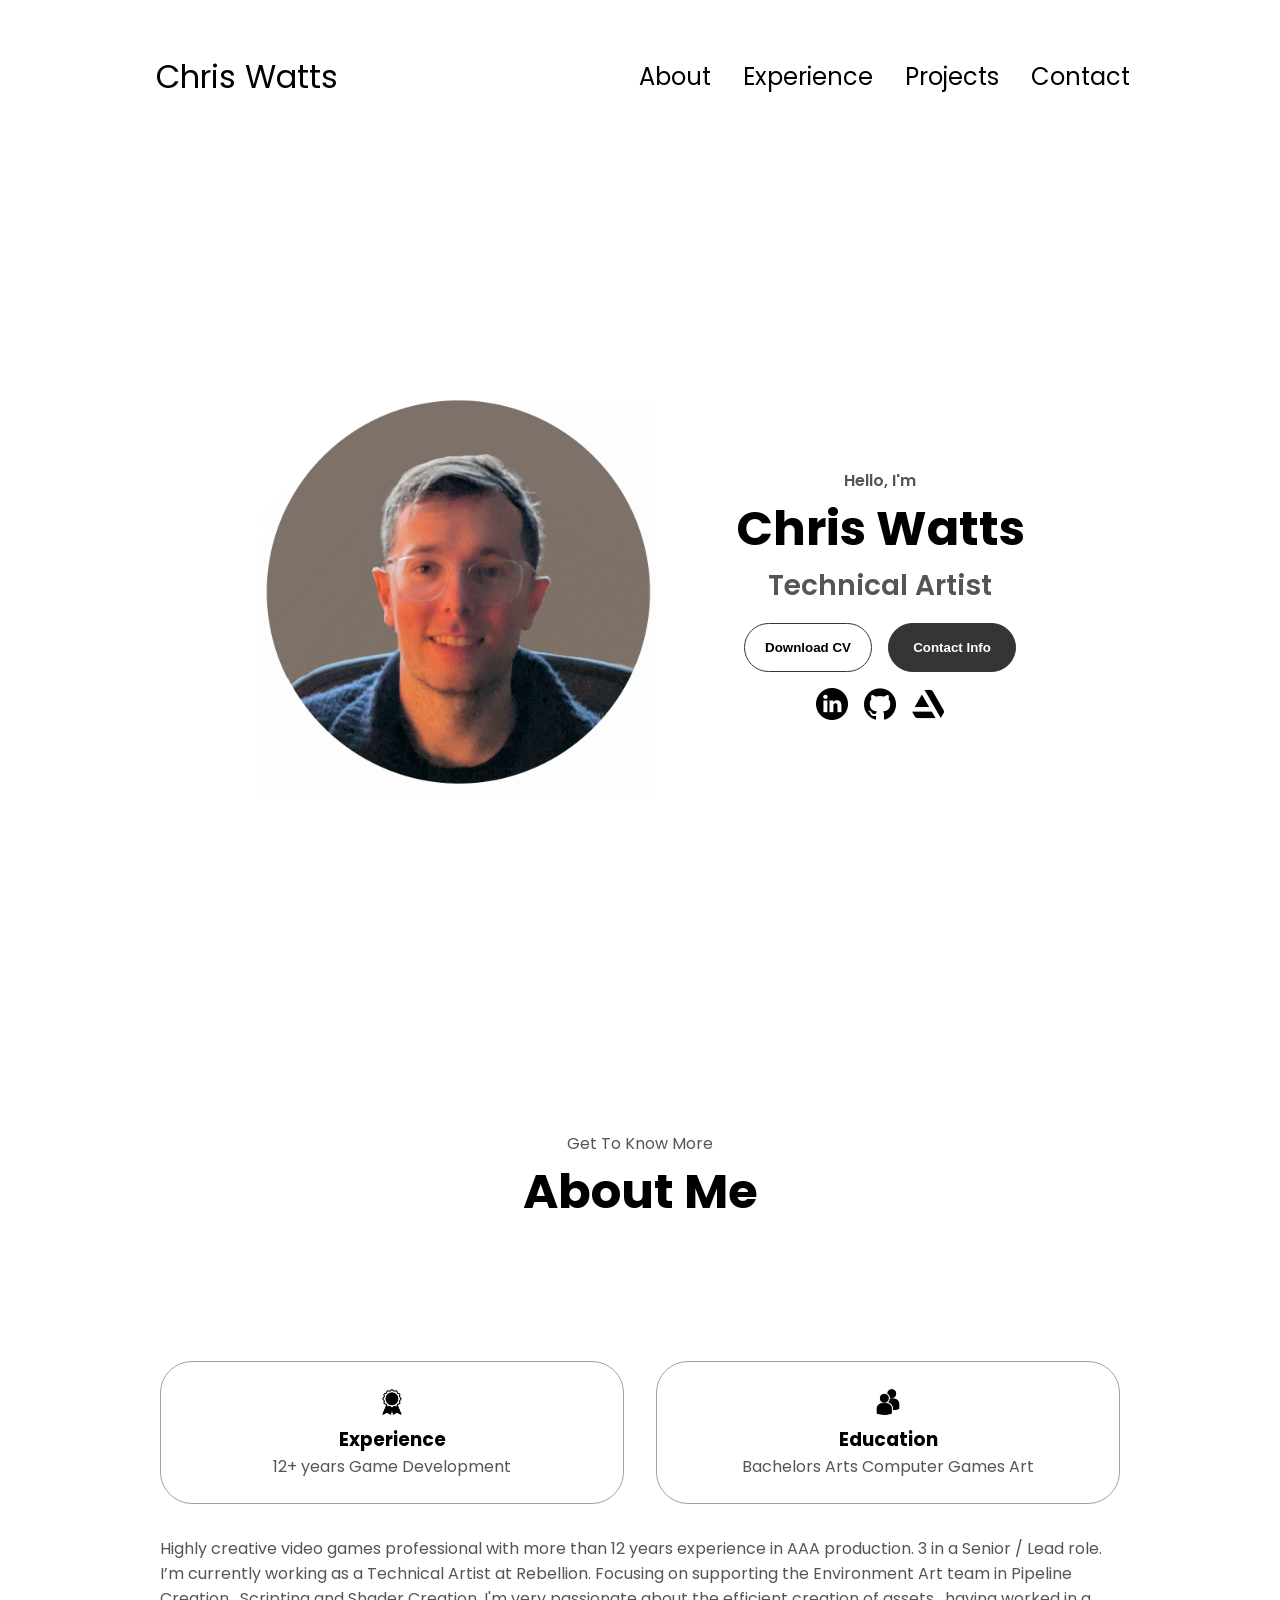
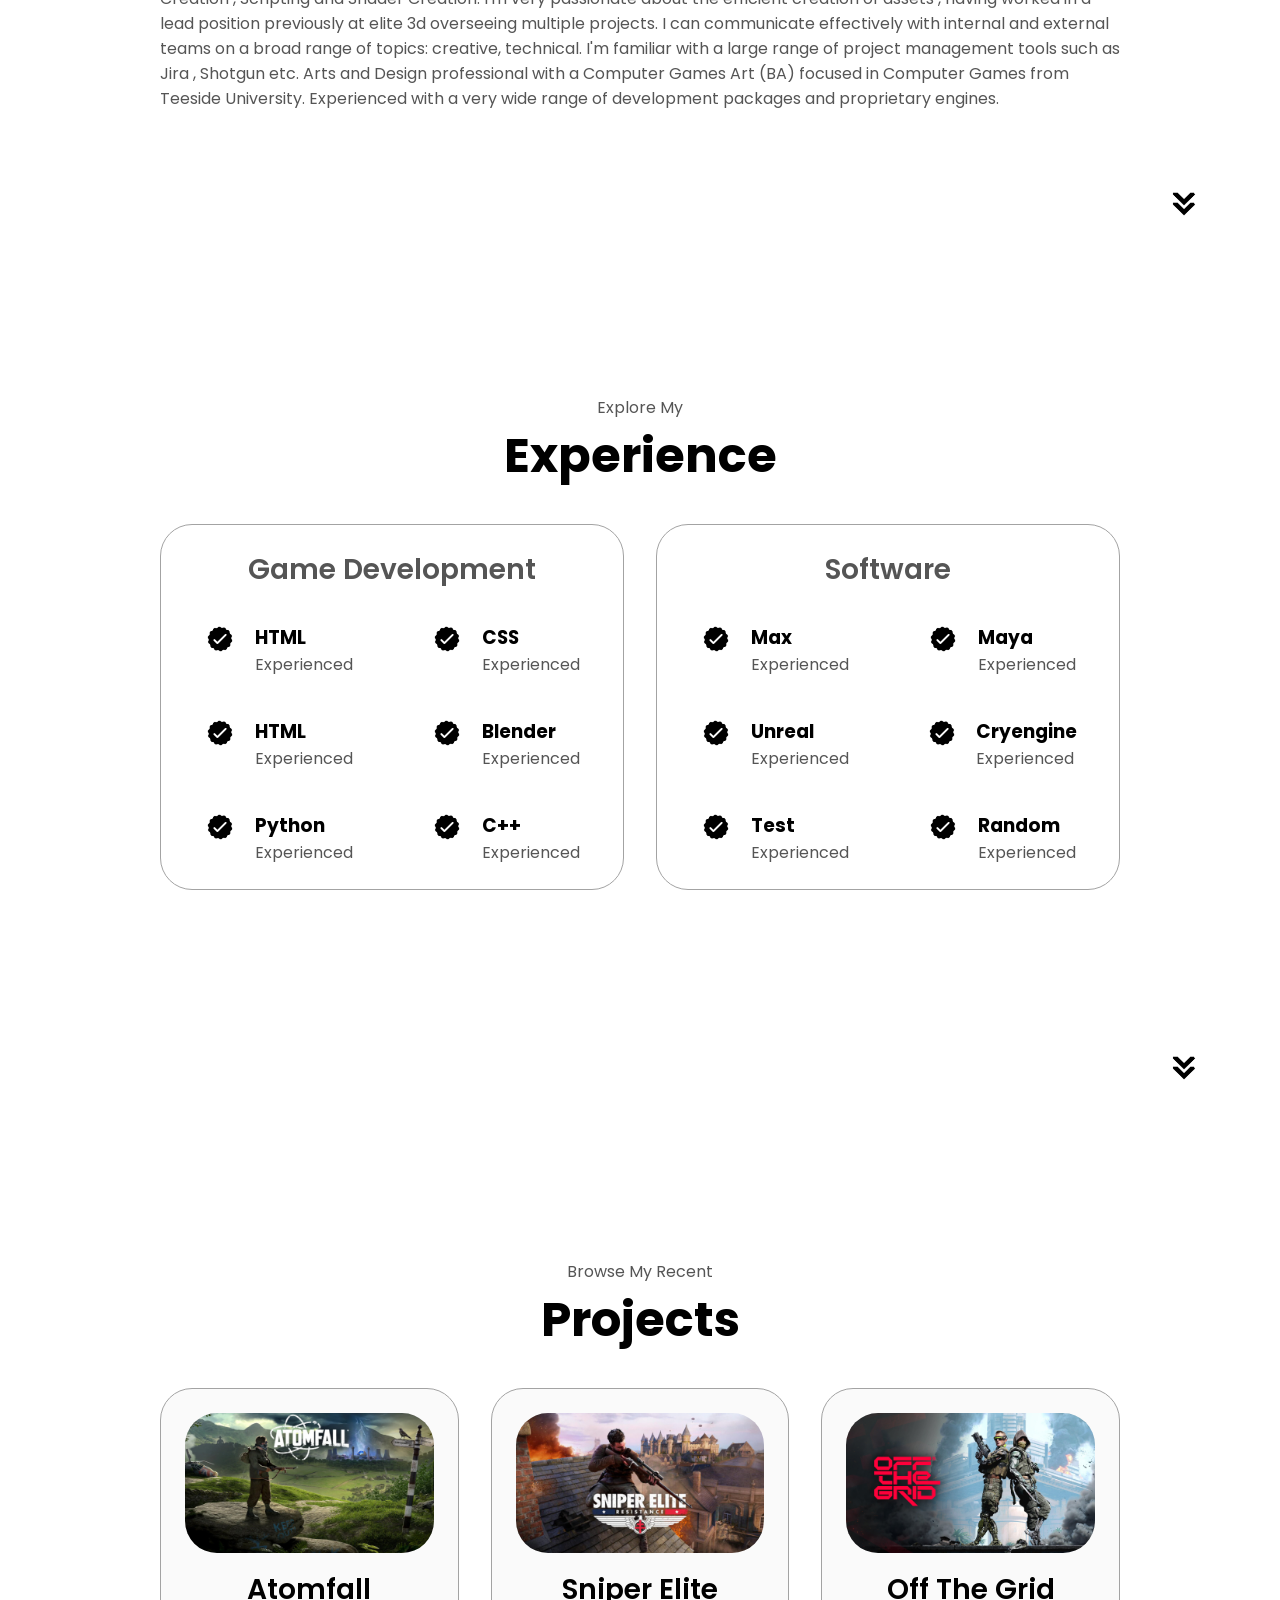
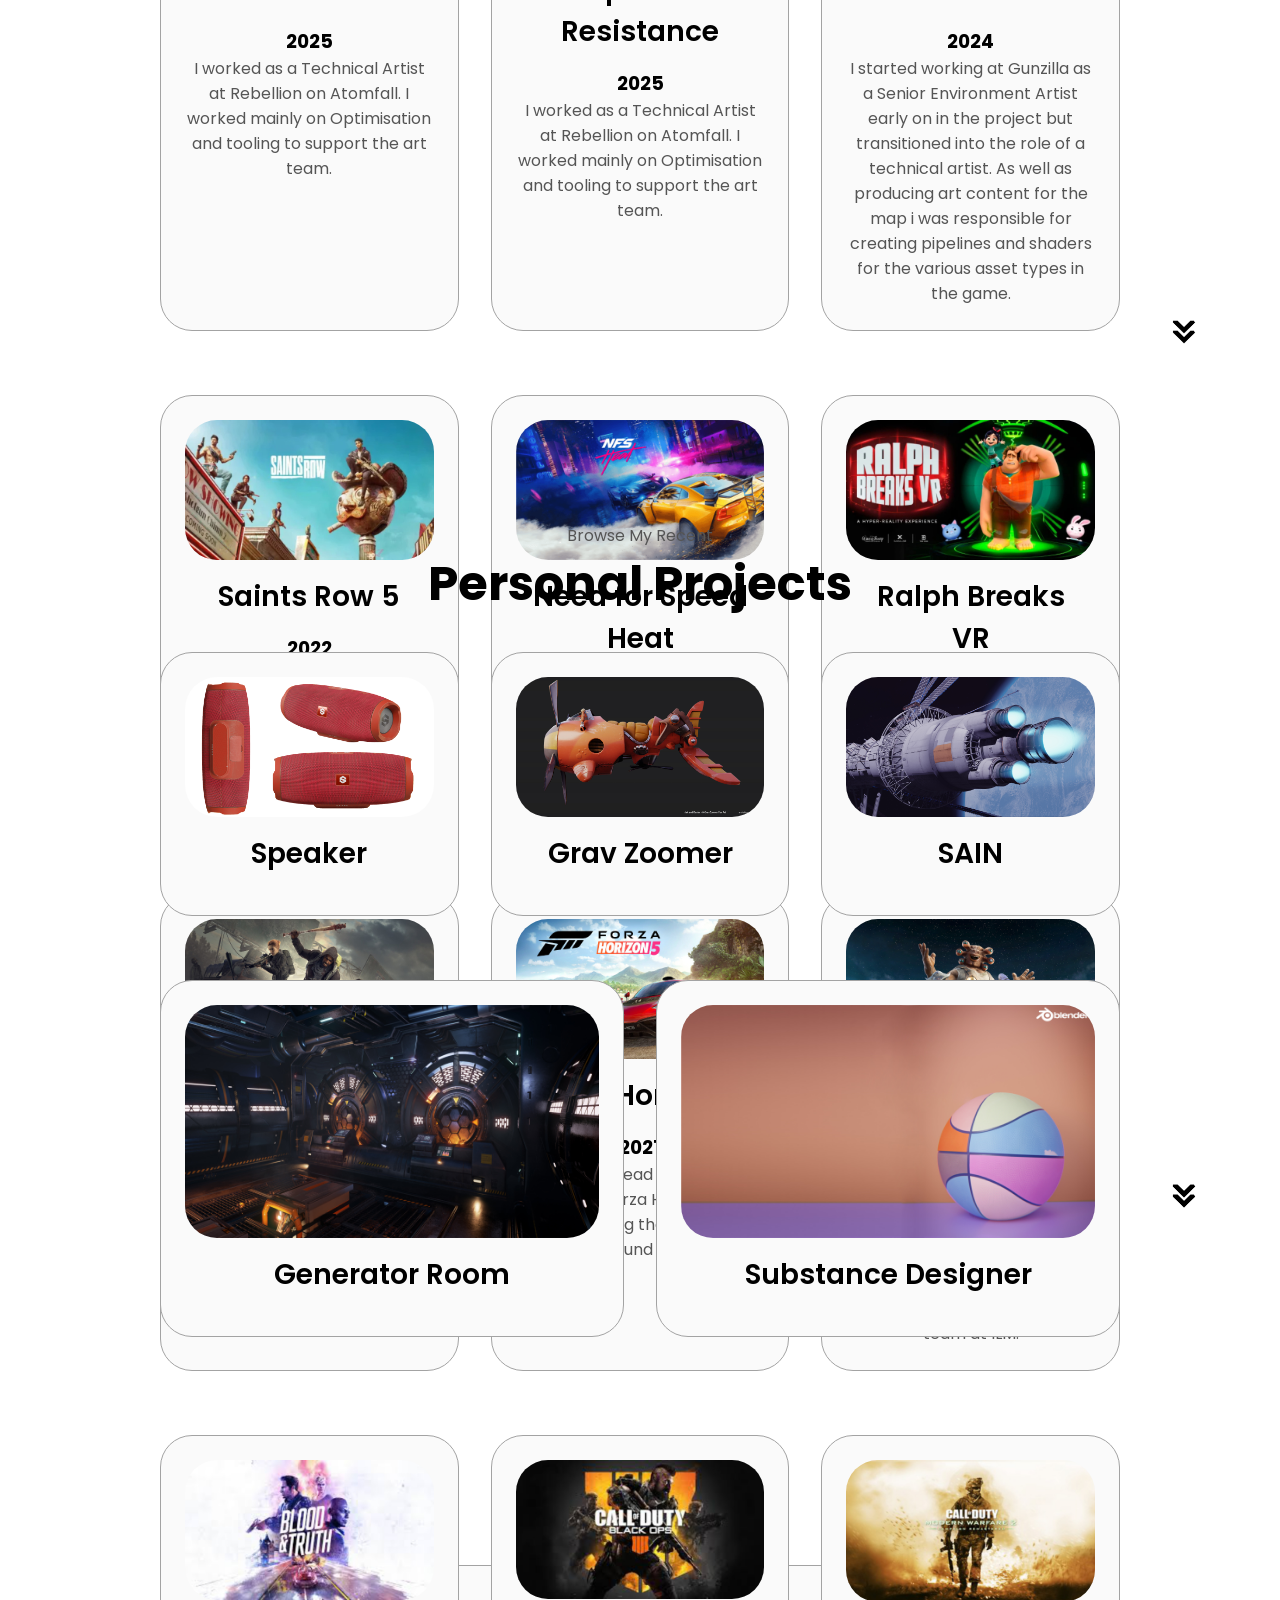
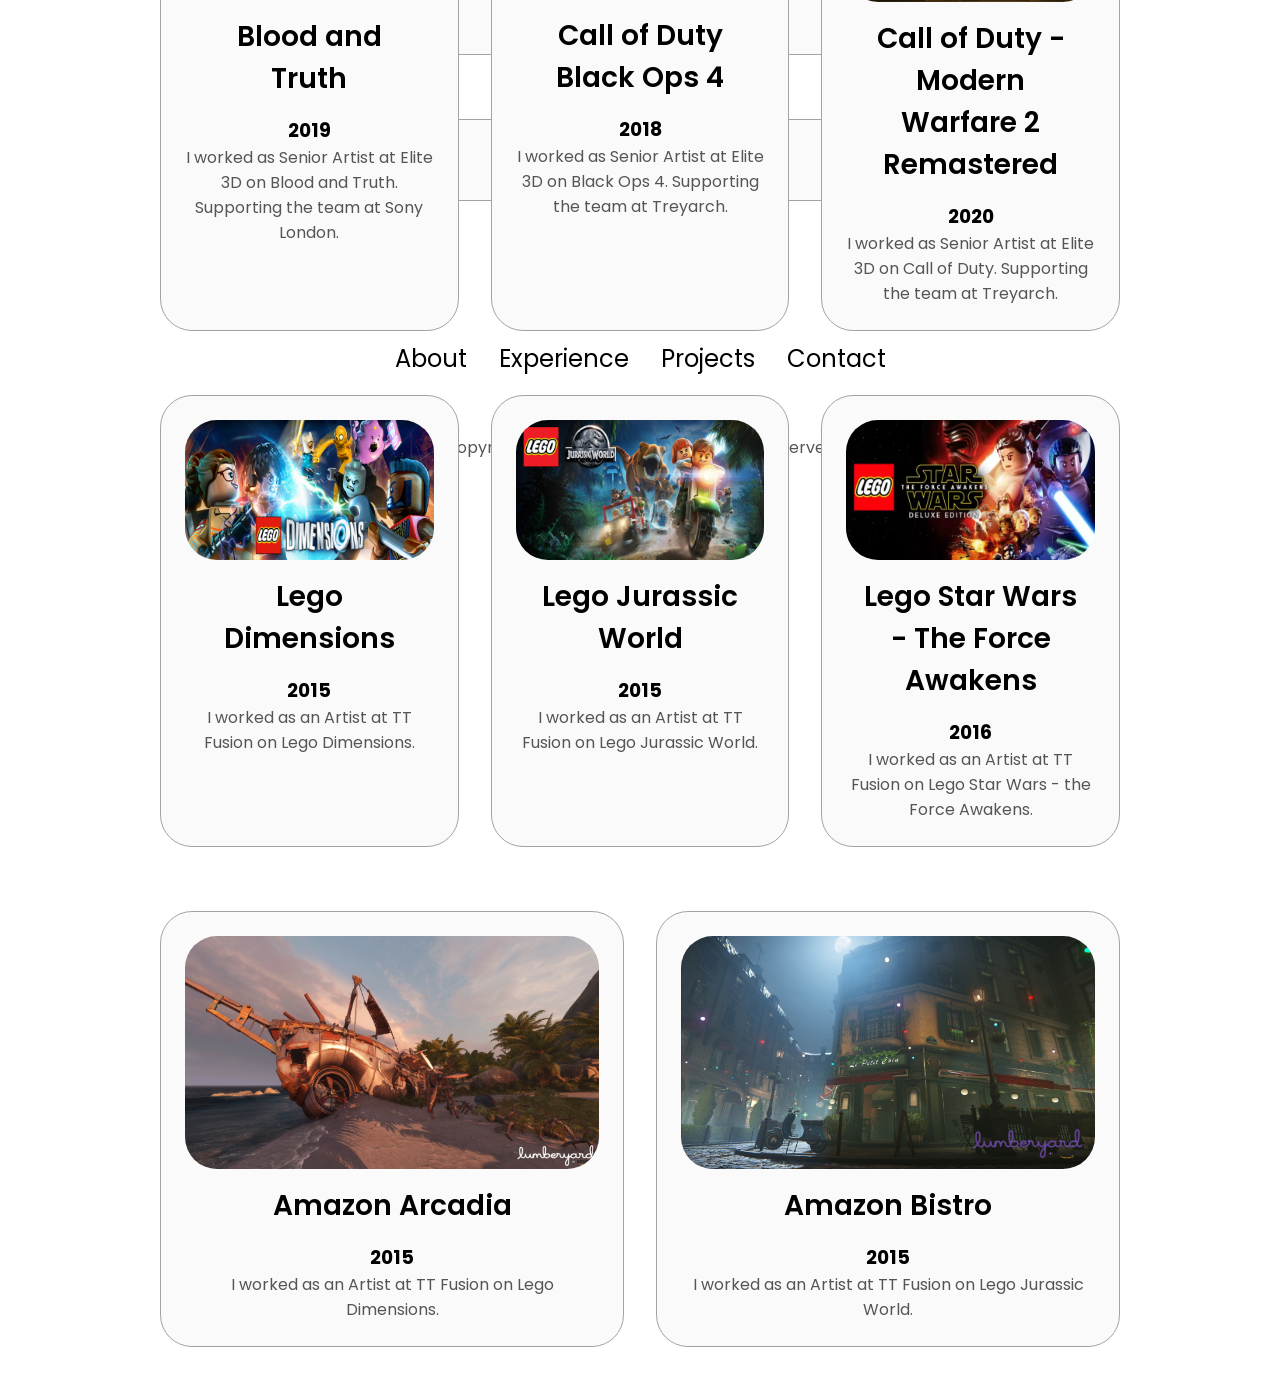
==== commit 2e74e388: "Iteration 02" ====
--- a/index.html
+++ b/index.html
@@ -58,6 +58,9 @@
                 <img src="./assets/github.png" alt="My Github Profile"
                 class="icon"
                  onclick="location.href='https://github.com/crocley'">
+                 <img src="./assets/artstation.png" alt="My Artstation Profile"
+                class="icon"
+                 onclick="location.href='https://www.artstation.com/cwatts'">
             </div>
         </div>
     </section>
@@ -65,10 +68,6 @@
         <p class="section__text__p1">Get To Know More</p>
         <h1 class="title">About Me</h1>
         <div class="section-container">
-            <div class="section__pic-container">
-                <img src="./assets/profile-pic-old.png" alt="Profile Picture"
-                class="about-pic">
-            </div>
             <div class="about-details-container">
                 <div class="about-containers">
                     <div class="details-container">
@@ -465,16 +464,16 @@
         <img src="./assets/arrow.png"
         alt="Arrow"
         class="icon arrow"
-        onclick="location.href='./#projects'">
+        onclick="location.href='./#personal_projects'">
     </section>
-    <section id="projects">
+    <section id="personal_projects">
         <p class="section__text__p1">Browse My Recent</p>
         <h1 class="title">Personal Projects</h1>
         <div class="experience-details-container">
             <div class="about-containers">
             <div class="details-container color-container">
                 <div class="article-container">
-                    <a href='#Speaker' class="thumbnail-link">
+                    <a href='/personal_projects.html#Speaker' class="thumbnail-link">
                         <img class="thumbnail-interact" src="./assets/Projects/Speaker/Speaker_Thumb.jpg" alt="">
                     </a>
                 </div>
@@ -484,7 +483,7 @@
             </div>
             <div class="details-container color-container">
                 <div class="article-container">
-                    <a href='#Zoomer' class="thumbnail-link">
+                    <a href='/personal_projects.html#Zoomer' class="thumbnail-link">
                         <img class="thumbnail-interact" src="./assets/Projects/Zoomer/chris-watts-low-side-render-01.jpg" alt="">
                     </a>
                 </div>
@@ -494,7 +493,7 @@
             </div>
             <div class="details-container color-container">
                 <div class="article-container">
-                    <a href='#SAIN' class="thumbnail-link">
+                    <a href='/personal_projects.html#SAIN' class="thumbnail-link">
                         <img class="thumbnail-interact" src="./assets/Projects/SAIN/Sain_thumbnail.jpg" alt="">
                     </a>
                 </div>
@@ -508,7 +507,7 @@
             <div class="about-containers">
                 <div class="details-container color-container">
                     <div class="article-container">
-                        <a href='#Generator' class="thumbnail-link">
+                        <a href='/personal_projects.html#Generator' class="thumbnail-link">
                             <img class="thumbnail-interact" src="./assets/Projects/GeneratorRoom/GeneratorRoom_thumbnail.jpg" alt="">
                         </a>
                     </div>
@@ -518,7 +517,7 @@
                 </div>
                 <div class="details-container color-container">
                     <div class="article-container">
-                        <a href='#Designer' class="thumbnail-link">
+                        <a href='/personal_projects.html#Designer' class="thumbnail-link">
                             <img class="thumbnail-interact" src="./assets/Projects/Basketball/Basketball_thumbnail.jpg" alt="">
                         </a>
                     </div>
@@ -526,12 +525,15 @@
                     <div class="btn-container">
                     </div>
                 </div>
-            </div>
-        </div>
-        <img src="./assets/arrow.png"
-        alt="Arrow"
-        class="icon arrow"
-        onclick="location.href='./#projects'">
+            <img src="./assets/arrow.png"
+            alt="Arrow"
+            class="icon arrow"
+            onclick="location.href='./#contact'">
+            </div>
+        </div>
+    <img src="./assets/arrow.png"
+    alt="Arrow" class="icon arrow"
+    onclick="location.href='./#contact'">
     </section>
     <section id="contact">
         <p class="section__text__p1">Get in Touch</p>
@@ -560,7 +562,7 @@
             </ul>
             </div>
         </nav>
-        <p>Copyright &#169; 2025 Chris Watts. All Rights Reserved</p>
+        <p>Copyright &#169; 2026 Chris Watts. All Rights Reserved</p>
     </footer>
     <script src="script.js"></script>
 </body>
--- a/style.css
+++ b/style.css
@@ -554,6 +554,7 @@
 
 
 /* Portfolio Sections */
+
 .project-section-personal {
     margin-bottom: 20%;
 }
@@ -622,6 +623,12 @@
     border-color: rgb(163, 163, 163);
 }
 
+/* PERSONAL PROJECTS */
+
+#personal_projects {
+    position: relative;
+}
+
 /* CONTACT */
 
 #contact {
